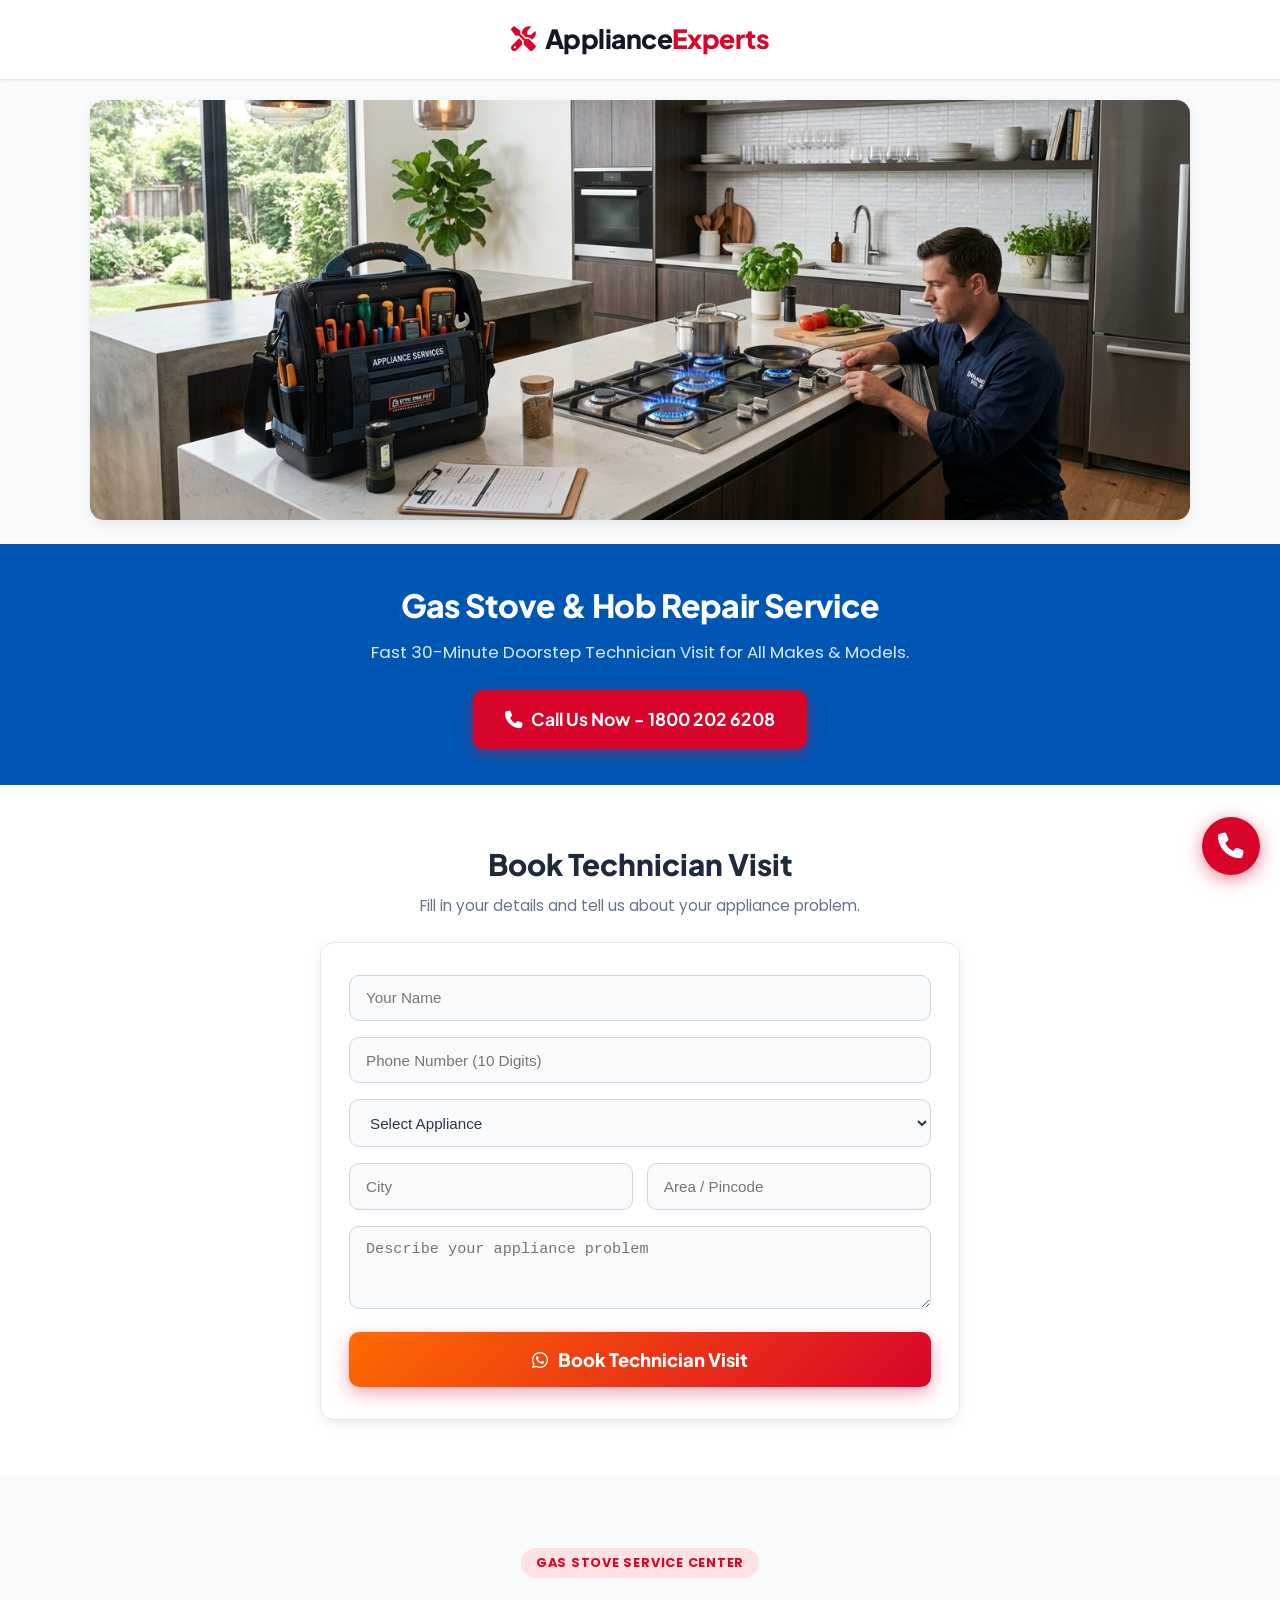
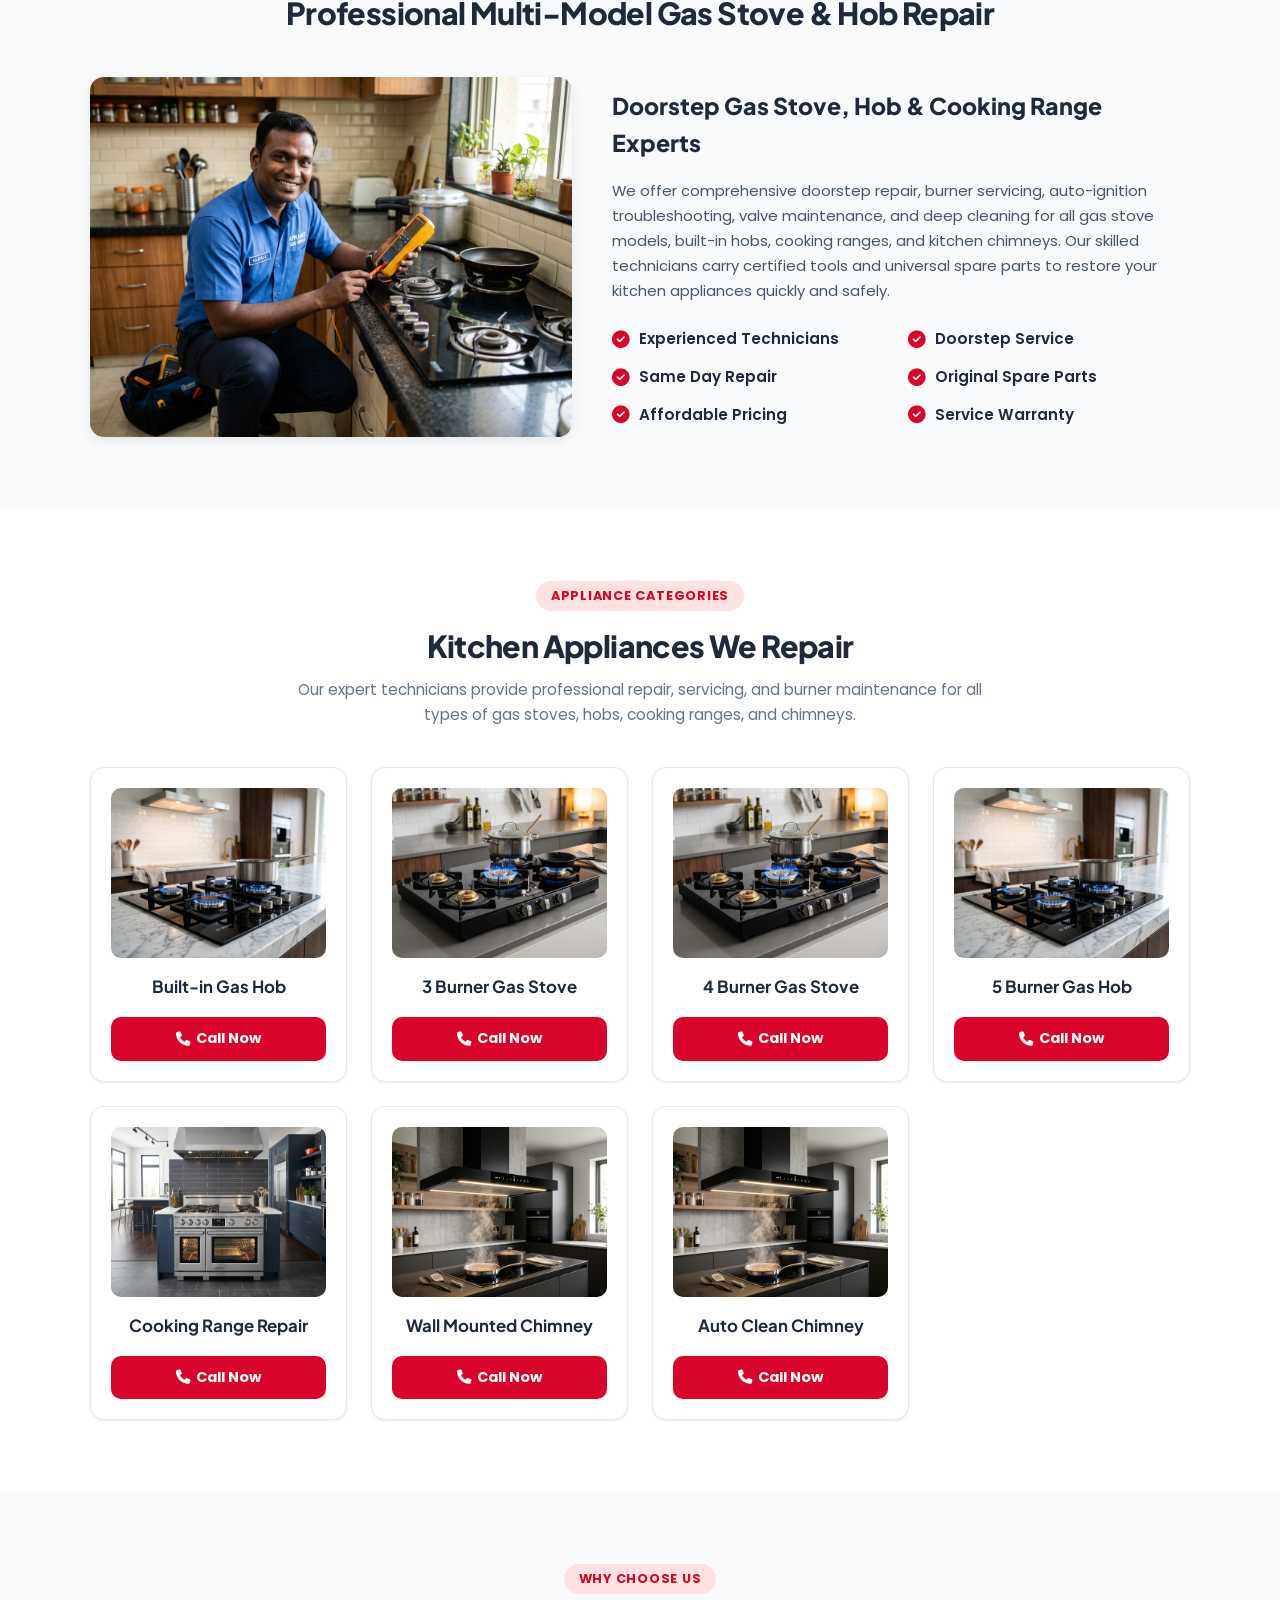
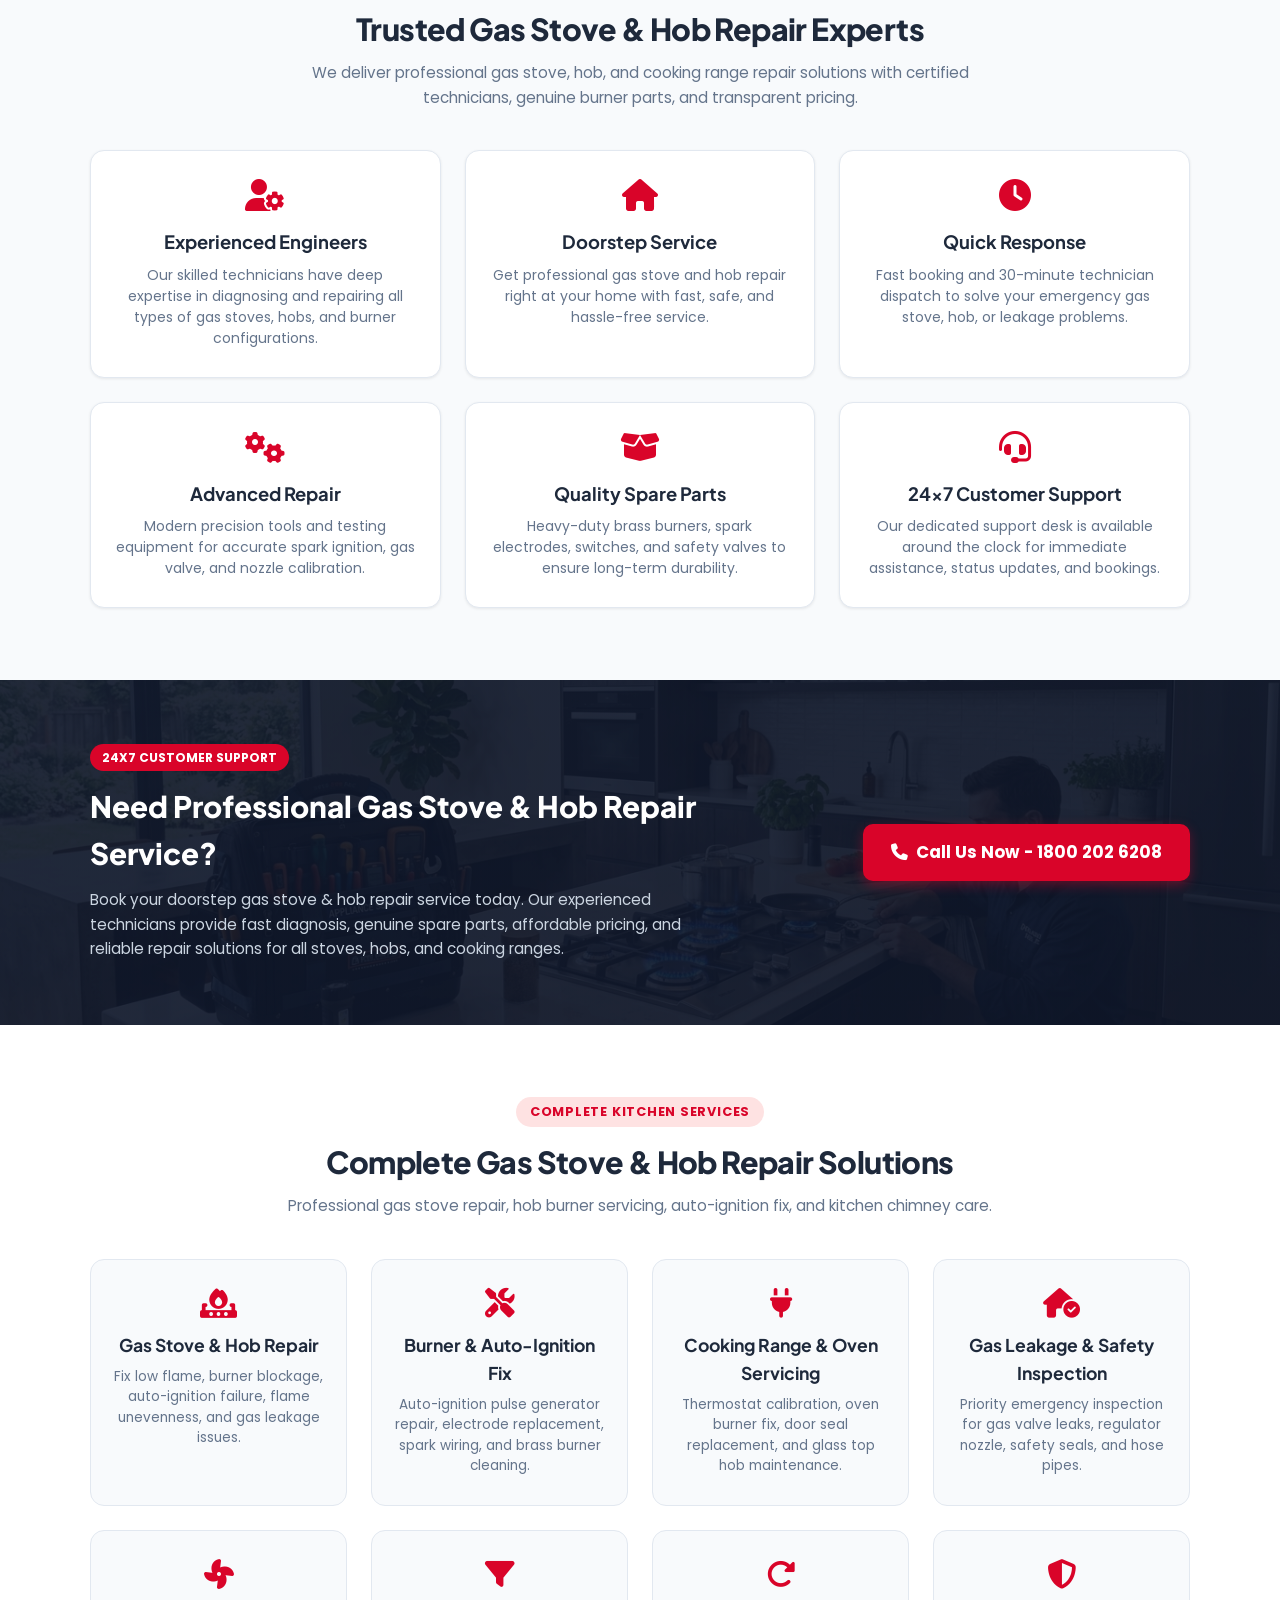
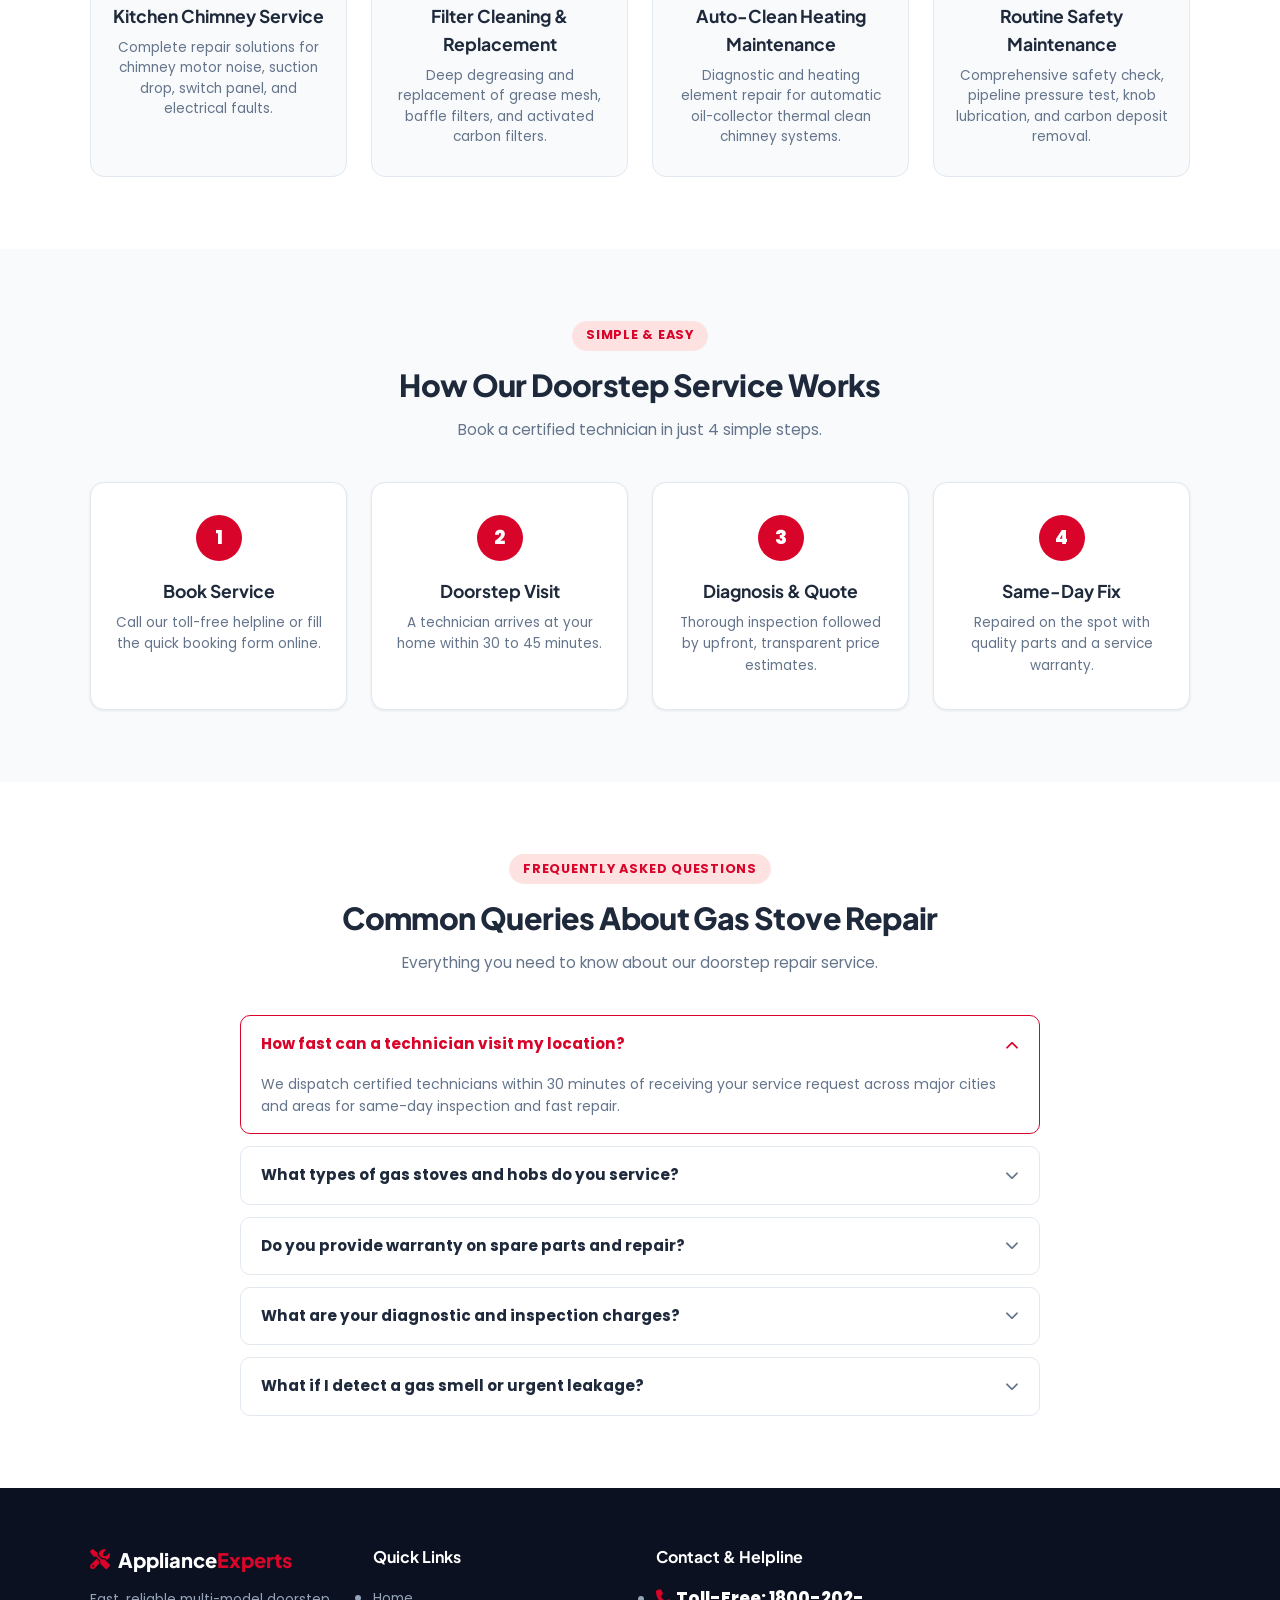
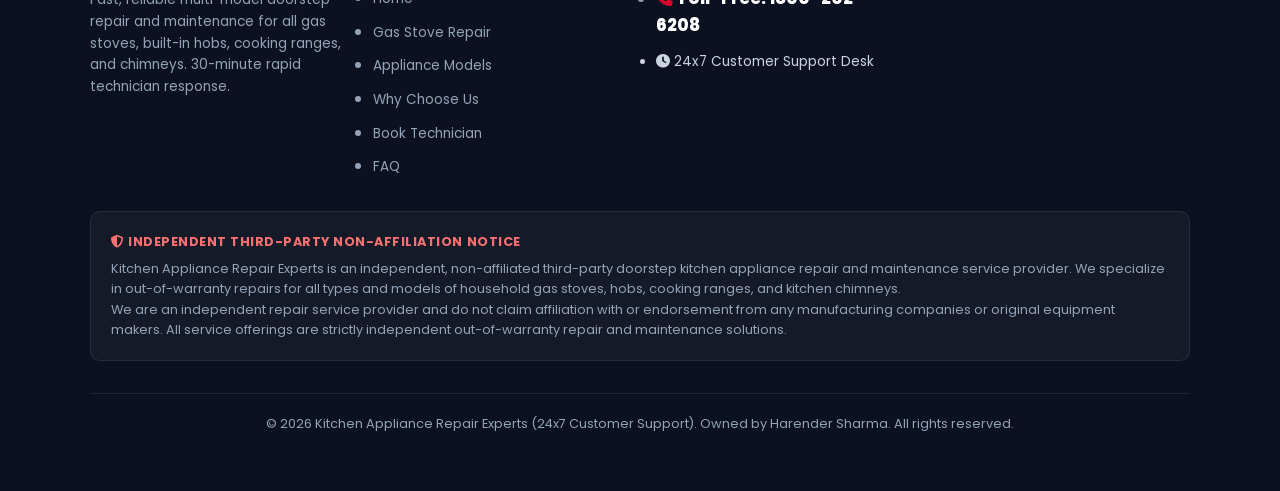
==== index.html @ 0077736d "Initial commit: Gas stove & hob repair landing page" ====
<!DOCTYPE html>
<html lang="en">
<head>
  <meta charset="UTF-8">
  <meta name="viewport" content="width=device-width, initial-scale=1.0">
  <meta name="robots" content="index, follow">
  <meta name="theme-color" content="#D90429">
  <meta name="description" content="24x7 Doorstep Gas Stove & Hob Repair Services across India. Fast 30-minute technician visit, multi-model burner servicing, auto-ignition fix, cooking range & chimney repair. Call Toll-Free 1800-202-6208.">
  <meta name="keywords" content="gas stove repair, gas hob repair, stove technician near me, hob burner repair, auto ignition repair, cooking range repair, gas stove service center, doorstep stove repair">
  <title>Gas Stove Repair Service | 24x7 Doorstep Gas Stove & Hob Repairs</title>
  
  <!-- Open Graph Meta Tags -->
  <meta property="og:type" content="website">
  <meta property="og:title" content="24x7 Doorstep Gas Stove & Hob Repair Service">
  <meta property="og:description" content="Expert doorstep repair services for all gas stoves, built-in hobs, cooking ranges & chimneys. 30-minute technician dispatch. Call 1800-202-6208.">
  <meta property="og:image" content="images/brand-banner.jpg">
  <meta property="og:site_name" content="Kitchen Appliance Repair Experts">
  <meta property="og:locale" content="en_IN">
  
  <!-- Google Fonts -->
  <link rel="preconnect" href="https://fonts.googleapis.com">
  <link rel="preconnect" href="https://fonts.gstatic.com" crossorigin>
  <link href="https://fonts.googleapis.com/css2?family=Plus+Jakarta+Sans:wght@500;600;700;800&family=Poppins:wght@300;400;500;600;700;800&display=swap" rel="stylesheet">
  
  <!-- FontAwesome for Icons -->
  <link rel="stylesheet" href="https://cdnjs.cloudflare.com/ajax/libs/font-awesome/6.4.0/css/all.min.css">
  
  <!-- CSS Stylesheet -->
  <link rel="stylesheet" href="style.css">
  
  <!-- Schema.org JSON-LD Structured Data -->
  <script type="application/ld+json">
  {
    "@context": "https://schema.org",
    "@graph": [
      {
        "@type": "Service",
        "@id": "https://kitchenappliancesservice.com/gas-stove-repair#service",
        "name": "Gas Stove & Hob Repair Service",
        "serviceType": "Gas Stove, Hob & Cooking Range Repair",
        "provider": {
          "@type": "HomeAndConstructionBusiness",
          "name": "Kitchen Appliance Repair Experts",
          "telephone": "1800-202-6208"
        },
        "areaServed": {
          "@type": "Country",
          "name": "India"
        },
        "description": "Professional doorstep repair, burner maintenance, auto-ignition troubleshooting, and safety inspections for all gas stoves, hobs, cooking ranges, and kitchen chimneys."
      }
    ]
  }
  </script>
</head>
<body>

  <!-- Header: Centered Brand Title -->
  <header class="brand-competitor-header">
    <a href="#" class="header-logo-container" aria-label="Appliance Repair Experts Home">
      <div class="header-text-brand">
        <i class="fa-solid fa-screwdriver-wrench"></i>
        <span>Appliance<span class="brand-highlight">Experts</span></span>
      </div>
    </a>
  </header>

  <!-- Appliance Hero Banner -->
  <div class="brand-hero-banner-wrap">
    <img src="images/brand-banner.jpg" alt="Professional Gas Stove & Hob Repair Service" loading="eager">
  </div>

  <!-- Blue Service Bar (Calls Only) -->
  <section class="brand-service-bar">
    <div class="container">
      <h1 class="service-title">Gas Stove & Hob Repair Service</h1>
      <p class="service-subtitle">Fast 30-Minute Doorstep Technician Visit for All Makes & Models.</p>
      <a href="tel:18002026208" class="brand-call-now-btn">
        <i class="fa-solid fa-phone"></i> Call Us Now - 1800 202 6208
      </a>
    </div>
  </section>

  <!-- Book Technician Visit Section (The ONLY Place with WhatsApp Redirect) -->
  <section class="brand-booking-section" id="contact">
    <div class="container brand-booking-container">
      <div class="brand-booking-header">
        <h2>Book Technician Visit</h2>
        <p>Fill in your details and tell us about your appliance problem.</p>
      </div>

      <div class="brand-form-card">
        <form id="bookingForm" class="direct-booking-form">
          <!-- Web3Forms Access Key & Email Settings -->
          <input type="hidden" name="access_key" value="39b83002-b632-4327-b3c9-bdc5d4508744">
          <input type="hidden" name="subject" value="New Doorstep Gas Stove Repair Booking">
          <input type="hidden" name="from_name" value="Gas Stove Service Portal">
          
          <!-- Name -->
          <div class="brand-form-group">
            <input type="text" name="name" required class="brand-form-control" placeholder="Your Name">
          </div>

          <!-- Phone Number -->
          <div class="brand-form-group">
            <input type="tel" inputmode="numeric" name="mobile" required class="brand-form-control" placeholder="Phone Number (10 Digits)" pattern="[0-9]{10}" maxlength="10">
          </div>

          <!-- Select Appliance -->
          <div class="brand-form-group">
            <select name="product" required class="brand-form-control">
              <option value="" disabled selected>Select Appliance</option>
              <option value="Gas Stove Repair">Gas Stove Repair</option>
              <option value="Built-in Hob Repair">Built-in Hob Repair</option>
              <option value="3 Burner Gas Stove Repair">3 Burner Gas Stove Repair</option>
              <option value="4 Burner Gas Stove Repair">4 Burner Gas Stove Repair</option>
              <option value="5 Burner Hob Repair">5 Burner Hob Repair</option>
              <option value="Cooking Range Repair">Cooking Range Repair</option>
              <option value="Kitchen Chimney Repair">Kitchen Chimney Repair</option>
              <option value="Gas Leakage Urgent Inspection">🚨 Gas Leakage / Emergency Check</option>
            </select>
          </div>

          <!-- Location Row -->
          <div class="form-row-2col">
            <div class="brand-form-group">
              <input type="text" name="city" required class="brand-form-control" placeholder="City">
            </div>
            <div class="brand-form-group">
              <input type="text" name="pincode" required class="brand-form-control" placeholder="Area / Pincode">
            </div>
          </div>

          <!-- Describe your appliance problem -->
          <div class="brand-form-group">
            <textarea name="message" required class="brand-form-control" placeholder="Describe your appliance problem" rows="3"></textarea>
          </div>

          <!-- Submit Button: Form Only WhatsApp Redirect -->
          <div>
            <button type="submit" class="brand-submit-btn" id="bookingSubmitBtn">
              <i class="fa-brands fa-whatsapp"></i> Book Technician Visit
            </button>
          </div>
        </form>
      </div>
    </div>
  </section>

  <!--========================
      ABOUT SECTION
  =========================-->
  <section class="cata-about-section" id="about">
    <div class="container">
      <div class="cata-section-heading">
        <span class="section-tag-pill">Gas Stove Service Center</span>
        <h2>Professional Multi-Model Gas Stove & Hob Repair</h2>
      </div>

      <div class="cata-about-grid">
        <div class="cata-about-image">
          <img src="images/service-technician-about.jpg" alt="About Gas Stove & Hob Repair Service" loading="lazy">
        </div>

        <div class="cata-about-content">
          <h3>Doorstep Gas Stove, Hob & Cooking Range Experts</h3>
          <p>
            We offer comprehensive doorstep repair, burner servicing, auto-ignition troubleshooting, valve maintenance, and deep cleaning for all gas stove models, built-in hobs, cooking ranges, and kitchen chimneys. Our skilled technicians carry certified tools and universal spare parts to restore your kitchen appliances quickly and safely.
          </p>

          <div class="cata-about-list">
            <div>
              <i class="fa-solid fa-circle-check"></i>
              Experienced Technicians
            </div>
            <div>
              <i class="fa-solid fa-circle-check"></i>
              Doorstep Service
            </div>
            <div>
              <i class="fa-solid fa-circle-check"></i>
              Same Day Repair
            </div>
            <div>
              <i class="fa-solid fa-circle-check"></i>
              Original Spare Parts
            </div>
            <div>
              <i class="fa-solid fa-circle-check"></i>
              Affordable Pricing
            </div>
            <div>
              <i class="fa-solid fa-circle-check"></i>
              Service Warranty
            </div>
          </div>
        </div>
      </div>
    </div>
  </section>

  <!--==================================
      MODELS WE REPAIR
  ===================================-->
  <section class="cata-model-section" id="models">
    <div class="container">
      <div class="cata-section-heading">
        <span class="section-tag-pill">Appliance Categories</span>
        <h2>Kitchen Appliances We Repair</h2>
        <p>Our expert technicians provide professional repair, servicing, and burner maintenance for all types of gas stoves, hobs, cooking ranges, and chimneys.</p>
      </div>

      <div class="cata-model-grid">
        
        <div class="cata-model-card">
          <img src="images/model-builtin-hob.jpg" alt="Built-in Gas Hob" loading="lazy">
          <h3>Built-in Gas Hob</h3>
          <a href="tel:18002026208" class="model-card-call-btn"><i class="fa-solid fa-phone"></i> Call Now</a>
        </div>

        <div class="cata-model-card">
          <img src="images/model-3burner-hob.jpg" alt="3 Burner Gas Stove & Hob" loading="lazy">
          <h3>3 Burner Gas Stove</h3>
          <a href="tel:18002026208" class="model-card-call-btn"><i class="fa-solid fa-phone"></i> Call Now</a>
        </div>

        <div class="cata-model-card">
          <img src="images/model-4burner-hob.jpg" alt="4 Burner Gas Stove & Hob" loading="lazy">
          <h3>4 Burner Gas Stove</h3>
          <a href="tel:18002026208" class="model-card-call-btn"><i class="fa-solid fa-phone"></i> Call Now</a>
        </div>

        <div class="cata-model-card">
          <img src="images/model-5burner-hob.jpg" alt="5 Burner Gas Hob" loading="lazy">
          <h3>5 Burner Gas Hob</h3>
          <a href="tel:18002026208" class="model-card-call-btn"><i class="fa-solid fa-phone"></i> Call Now</a>
        </div>

        <div class="cata-model-card">
          <img src="images/model-cooking-range.jpg" alt="Cooking Range Repair" loading="lazy">
          <h3>Cooking Range Repair</h3>
          <a href="tel:18002026208" class="model-card-call-btn"><i class="fa-solid fa-phone"></i> Call Now</a>
        </div>

        <div class="cata-model-card">
          <img src="images/model-chimney.jpg" alt="Wall Mounted Chimney" loading="lazy">
          <h3>Wall Mounted Chimney</h3>
          <a href="tel:18002026208" class="model-card-call-btn"><i class="fa-solid fa-phone"></i> Call Now</a>
        </div>

        <div class="cata-model-card">
          <img src="images/image-2.webp" alt="Auto Clean Chimney" loading="lazy">
          <h3>Auto Clean Chimney</h3>
          <a href="tel:18002026208" class="model-card-call-btn"><i class="fa-solid fa-phone"></i> Call Now</a>
        </div>

      </div>
    </div>
  </section>

  <!--====================================
      WHY CHOOSE OUR SERVICE
  =====================================-->
  <section class="cata-why-section" id="why-us">
    <div class="container">
      <div class="cata-section-heading">
        <span class="section-tag-pill">Why Choose Us</span>
        <h2>Trusted Gas Stove & Hob Repair Experts</h2>
        <p>We deliver professional gas stove, hob, and cooking range repair solutions with certified technicians, genuine burner parts, and transparent pricing.</p>
      </div>

      <div class="cata-why-grid">
        <div class="cata-why-card">
          <i class="fa-solid fa-user-gear"></i>
          <h3>Experienced Engineers</h3>
          <p>Our skilled technicians have deep expertise in diagnosing and repairing all types of gas stoves, hobs, and burner configurations.</p>
        </div>

        <div class="cata-why-card">
          <i class="fa-solid fa-house"></i>
          <h3>Doorstep Service</h3>
          <p>Get professional gas stove and hob repair right at your home with fast, safe, and hassle-free service.</p>
        </div>

        <div class="cata-why-card">
          <i class="fa-solid fa-clock"></i>
          <h3>Quick Response</h3>
          <p>Fast booking and 30-minute technician dispatch to solve your emergency gas stove, hob, or leakage problems.</p>
        </div>

        <div class="cata-why-card">
          <i class="fa-solid fa-gears"></i>
          <h3>Advanced Repair</h3>
          <p>Modern precision tools and testing equipment for accurate spark ignition, gas valve, and nozzle calibration.</p>
        </div>

        <div class="cata-why-card">
          <i class="fa-solid fa-box-open"></i>
          <h3>Quality Spare Parts</h3>
          <p>Heavy-duty brass burners, spark electrodes, switches, and safety valves to ensure long-term durability.</p>
        </div>

        <div class="cata-why-card">
          <i class="fa-solid fa-headset"></i>
          <h3>24x7 Customer Support</h3>
          <p>Our dedicated support desk is available around the clock for immediate assistance, status updates, and bookings.</p>
        </div>
      </div>
    </div>
  </section>

  <!--==========================
      CTA SECTION (Calls Only)
  ===========================-->
  <section class="cata-cta-section" id="emergency">
    <div class="container">
      <div class="cata-cta-wrapper">
        <div class="cata-cta-content">
          <span class="cata-cta-badge">24x7 Customer Support</span>
          <h2>Need Professional Gas Stove & Hob Repair Service?</h2>
          <p>Book your doorstep gas stove & hob repair service today. Our experienced technicians provide fast diagnosis, genuine spare parts, affordable pricing, and reliable repair solutions for all stoves, hobs, and cooking ranges.</p>
        </div>
        <div class="cata-cta-buttons">
          <a href="tel:18002026208" class="cata-call-btn">
            <i class="fa-solid fa-phone"></i> Call Us Now - 1800 202 6208
          </a>
        </div>
      </div>
    </div>
  </section>

  <!--====================================
      SERVICES SECTION
  =====================================-->
  <section class="cata-services-section" id="services">
    <div class="container">
      <div class="cata-section-heading">
        <span class="section-tag-pill">COMPLETE KITCHEN SERVICES</span>
        <h2>Complete Gas Stove & Hob Repair Solutions</h2>
        <p>Professional gas stove repair, hob burner servicing, auto-ignition fix, and kitchen chimney care.</p>
      </div>

      <div class="cata-service-grid">
        <div class="cata-service-card">
          <i class="fa-solid fa-fire-burner"></i>
          <h3>Gas Stove & Hob Repair</h3>
          <p>Fix low flame, burner blockage, auto-ignition failure, flame unevenness, and gas leakage issues.</p>
        </div>

        <div class="cata-service-card">
          <i class="fa-solid fa-screwdriver-wrench"></i>
          <h3>Burner & Auto-Ignition Fix</h3>
          <p>Auto-ignition pulse generator repair, electrode replacement, spark wiring, and brass burner cleaning.</p>
        </div>

        <div class="cata-service-card">
          <i class="fa-solid fa-plug"></i>
          <h3>Cooking Range & Oven Servicing</h3>
          <p>Thermostat calibration, oven burner fix, door seal replacement, and glass top hob maintenance.</p>
        </div>

        <div class="cata-service-card">
          <i class="fa-solid fa-house-circle-check"></i>
          <h3>Gas Leakage & Safety Inspection</h3>
          <p>Priority emergency inspection for gas valve leaks, regulator nozzle, safety seals, and hose pipes.</p>
        </div>

        <div class="cata-service-card">
          <i class="fa-solid fa-fan"></i>
          <h3>Kitchen Chimney Service</h3>
          <p>Complete repair solutions for chimney motor noise, suction drop, switch panel, and electrical faults.</p>
        </div>

        <div class="cata-service-card">
          <i class="fa-solid fa-filter"></i>
          <h3>Filter Cleaning & Replacement</h3>
          <p>Deep degreasing and replacement of grease mesh, baffle filters, and activated carbon filters.</p>
        </div>

        <div class="cata-service-card">
          <i class="fa-solid fa-rotate-right"></i>
          <h3>Auto-Clean Heating Maintenance</h3>
          <p>Diagnostic and heating element repair for automatic oil-collector thermal clean chimney systems.</p>
        </div>

        <div class="cata-service-card">
          <i class="fa-solid fa-shield-halved"></i>
          <h3>Routine Safety Maintenance</h3>
          <p>Comprehensive safety check, pipeline pressure test, knob lubrication, and carbon deposit removal.</p>
        </div>
      </div>
    </div>
  </section>

  <!--==================================
      HOW IT WORKS SECTION
  ===================================-->
  <section class="how-it-works-wrap">
    <div class="container">
      <div class="cata-section-heading">
        <span class="section-tag-pill">Simple & Easy</span>
        <h2>How Our Doorstep Service Works</h2>
        <p>Book a certified technician in just 4 simple steps.</p>
      </div>

      <div class="how-steps-grid">
        <div class="how-step-card">
          <div class="how-step-badge">1</div>
          <h3>Book Service</h3>
          <p>Call our toll-free helpline or fill the quick booking form online.</p>
        </div>

        <div class="how-step-card">
          <div class="how-step-badge">2</div>
          <h3>Doorstep Visit</h3>
          <p>A technician arrives at your home within 30 to 45 minutes.</p>
        </div>

        <div class="how-step-card">
          <div class="how-step-badge">3</div>
          <h3>Diagnosis & Quote</h3>
          <p>Thorough inspection followed by upfront, transparent price estimates.</p>
        </div>

        <div class="how-step-card">
          <div class="how-step-badge">4</div>
          <h3>Same-Day Fix</h3>
          <p>Repaired on the spot with quality parts and a service warranty.</p>
        </div>
      </div>
    </div>
  </section>

  <!--==================================
      FAQ SECTION
  ===================================-->
  <section class="cata-faq-section" id="faq">
    <div class="container">
      <div class="cata-section-heading">
        <span class="section-tag-pill">Frequently Asked Questions</span>
        <h2>Common Queries About Gas Stove Repair</h2>
        <p>Everything you need to know about our doorstep repair service.</p>
      </div>

      <div class="cata-faq-wrapper">
        <div class="cata-faq-item active">
          <div class="cata-faq-question">
            <span>How fast can a technician visit my location?</span>
            <i class="fa-solid fa-chevron-down"></i>
          </div>
          <div class="cata-faq-answer">
            We dispatch certified technicians within 30 minutes of receiving your service request across major cities and areas for same-day inspection and fast repair.
          </div>
        </div>

        <div class="cata-faq-item">
          <div class="cata-faq-question">
            <span>What types of gas stoves and hobs do you service?</span>
            <i class="fa-solid fa-chevron-down"></i>
          </div>
          <div class="cata-faq-answer">
            We repair all varieties including manual ignition stoves, auto-ignition battery stoves, glass-top built-in hobs (2, 3, 4, 5 burners), free-standing cooking ranges, and integrated ovens.
          </div>
        </div>

        <div class="cata-faq-item">
          <div class="cata-faq-question">
            <span>Do you provide warranty on spare parts and repair?</span>
            <i class="fa-solid fa-chevron-down"></i>
          </div>
          <div class="cata-faq-answer">
            Yes, all our repair jobs and replacement components come with an assured 90-day doorstep service warranty for complete peace of mind.
          </div>
        </div>

        <div class="cata-faq-item">
          <div class="cata-faq-question">
            <span>What are your diagnostic and inspection charges?</span>
            <i class="fa-solid fa-chevron-down"></i>
          </div>
          <div class="cata-faq-answer">
            Our transparent doorstep diagnostic charge begins at ₹299. When you proceed with the suggested repair service, this inspection fee is completely adjusted inside your final invoice!
          </div>
        </div>

        <div class="cata-faq-item">
          <div class="cata-faq-question">
            <span>What if I detect a gas smell or urgent leakage?</span>
            <i class="fa-solid fa-chevron-down"></i>
          </div>
          <div class="cata-faq-answer">
            Immediately turn off the main gas regulator valve, open windows for ventilation, avoid operating electrical switches, and call our emergency toll-free line at 1800-202-6208 for immediate priority dispatch.
          </div>
        </div>
      </div>
    </div>
  </section>

  <!--==========================
      FOOTER (Toll-Free Calls Only)
  ===========================-->
  <footer class="footer">
    <div class="container footer-grid">
      <div class="footer-about">
        <div class="logo-img-wrapper">
          <i class="fa-solid fa-screwdriver-wrench"></i>
          <span>Appliance<span class="brand-highlight">Experts</span></span>
        </div>
        <p>
          Fast, reliable multi-model doorstep repair and maintenance for all gas stoves, built-in hobs, cooking ranges, and chimneys. 30-minute rapid technician response.
        </p>
      </div>

      <div class="footer-links-col">
        <h4 class="footer-title">Quick Links</h4>
        <ul class="footer-links">
          <li><a href="#">Home</a></li>
          <li><a href="#services">Gas Stove Repair</a></li>
          <li><a href="#models">Appliance Models</a></li>
          <li><a href="#why-us">Why Choose Us</a></li>
          <li><a href="#contact">Book Technician</a></li>
          <li><a href="#faq">FAQ</a></li>
        </ul>
      </div>

      <div class="footer-services">
        <h4 class="footer-title">Contact & Helpline</h4>
        <ul class="footer-links">
          <li><a href="tel:18002026208" class="footer-phone-highlight"><i class="fa-solid fa-phone"></i> Toll-Free: 1800-202-6208</a></li>
          <li style="color: #cbd5e1; font-size: 0.85rem; margin-top: 0.25rem;"><i class="fa-solid fa-clock"></i> 24x7 Customer Support Desk</li>
        </ul>
      </div>

      <!-- Third-Party Non-Affiliation Disclaimer Banner -->
      <div class="disclaimer-footer-box">
        <p class="disclaimer-title"><i class="fa-solid fa-shield-halved"></i> Independent Third-Party Non-Affiliation Notice</p>
        <p>Kitchen Appliance Repair Experts is an independent, non-affiliated third-party doorstep kitchen appliance repair and maintenance service provider. We specialize in out-of-warranty repairs for all types and models of household gas stoves, hobs, cooking ranges, and kitchen chimneys.</p>
        <p>We are an independent repair service provider and do not claim affiliation with or endorsement from any manufacturing companies or original equipment makers. All service offerings are strictly independent out-of-warranty repair and maintenance solutions.</p>
      </div>

      <div class="footer-bottom">
        <p>&copy; 2026 Kitchen Appliance Repair Experts (24x7 Customer Support). Owned by Harender Sharma. All rights reserved.</p>
      </div>
    </div>
  </footer>

  <!-- Floating Call Pulse Button (Only Calls) -->
  <a href="tel:18002026208" class="btn-call-pulse" aria-label="Call Toll-Free 1800-202-6208">
    <i class="fa-solid fa-phone"></i>
  </a>

  <!-- Mobile Fixed Call Now Bottom Strip (Full Width Call Only) -->
  <div class="footer-oll-now">
    <a href="tel:18002026208" class="col-now-footer">
      <i class="fa-solid fa-phone"></i> Call Now : 1800-202-6208 (Toll Free)
    </a>
  </div>

  <!-- Toast Notification -->
  <div id="toastNotification" class="toast-notification"></div>

  <!-- JavaScript Logic -->
  <script src="app.js"></script>
</body>
</html>
---- style.css ----
/* ==========================================================================
   Gas Stove Repair Service - Call-Focused High Converting Landing Page
   ========================================================================== */

:root {
  --color-primary: #D90429;
  --color-primary-hover: #b80020;
  --color-blue: #0056b3;
  --color-blue-hover: #004494;
  --color-whatsapp: #25D366;
  --color-whatsapp-hover: #1eb956;
  
  --color-dark: #1E293B;
  --color-dark-bg: #0F172A;
  --color-text-main: #2D3748;
  --color-text-muted: #64748B;
  --color-bg-light: #F8FAFC;
  --color-border: #E2E8F0;
  --color-white: #FFFFFF;

  --font-main: 'Poppins', -apple-system, BlinkMacSystemFont, 'Segoe UI', Roboto, sans-serif;
  --font-heading: 'Plus Jakarta Sans', -apple-system, BlinkMacSystemFont, 'Segoe UI', Roboto, sans-serif;

  --shadow-sm: 0 1px 3px rgba(0,0,0,0.08);
  --shadow-md: 0 4px 12px rgba(0,0,0,0.08);
  --shadow-lg: 0 10px 25px rgba(0,0,0,0.1);
  --radius-sm: 6px;
  --radius-md: 10px;
  --radius-lg: 14px;
}

*, *::before, *::after {
  box-sizing: border-box;
  margin: 0;
  padding: 0;
}

html {
  scroll-behavior: smooth;
  font-size: 16px;
}

body {
  font-family: var(--font-main);
  background-color: var(--color-bg-light);
  color: var(--color-text-main);
  line-height: 1.6;
  padding-bottom: 60px; /* Space for mobile sticky footer */
}

@media (min-width: 992px) {
  body {
    padding-bottom: 0;
  }
}

img {
  max-width: 100%;
  height: auto;
  display: block;
}

a {
  text-decoration: none;
  color: inherit;
}

.container {
  width: 100%;
  max-width: 1140px;
  margin: 0 auto;
  padding: 0 1.25rem;
}

/* ==========================================================================
   Header: Centered Brand Title
   ========================================================================== */
.brand-competitor-header {
  background: #FFFFFF;
  padding: 1.15rem 1rem;
  border-bottom: 1px solid var(--color-border);
  text-align: center;
  box-shadow: var(--shadow-sm);
}

.header-logo-container {
  display: inline-flex;
  align-items: center;
  justify-content: center;
}

.header-text-brand {
  display: flex;
  align-items: center;
  gap: 0.6rem;
  font-family: var(--font-heading);
  font-size: 1.65rem;
  font-weight: 800;
  color: #111827;
  letter-spacing: -0.02em;
}

.header-text-brand i {
  color: var(--color-primary);
  font-size: 1.55rem;
}

.brand-highlight {
  color: var(--color-primary);
}

/* ==========================================================================
   Hero Banner Wrap
   ========================================================================== */
.brand-hero-banner-wrap {
  width: 100%;
  max-width: 1140px;
  margin: 1.25rem auto 0;
  padding: 0 1.25rem;
}

.brand-hero-banner-wrap img {
  width: 100%;
  max-height: 420px;
  object-fit: cover;
  border-radius: var(--radius-lg);
  box-shadow: var(--shadow-md);
}

/* ==========================================================================
   Blue Service Bar (Calls Focused)
   ========================================================================== */
.brand-service-bar {
  background: var(--color-blue);
  color: #FFFFFF;
  text-align: center;
  padding: 2.25rem 1.25rem;
  margin-top: 1.5rem;
}

.service-title {
  font-family: var(--font-heading);
  font-size: 2rem;
  font-weight: 800;
  margin-bottom: 0.5rem;
  letter-spacing: -0.02em;
}

.service-subtitle {
  font-size: 1.05rem;
  color: #DBEAFE;
  margin-bottom: 1.5rem;
}

.brand-call-now-btn {
  background: var(--color-primary);
  color: #FFFFFF;
  font-family: var(--font-heading);
  font-size: 1.1rem;
  font-weight: 700;
  padding: 0.95rem 2rem;
  border-radius: var(--radius-md);
  display: inline-flex;
  align-items: center;
  gap: 0.55rem;
  box-shadow: 0 4px 14px rgba(217, 4, 41, 0.45);
  transition: transform 0.2s, background 0.2s;
}

.brand-call-now-btn:hover {
  background: var(--color-primary-hover);
  transform: translateY(-2px);
}

/* ==========================================================================
   Book Technician Visit Section (Form Only WhatsApp Redirect)
   ========================================================================== */
.brand-booking-section {
  padding: 3.5rem 0;
  background: #FFFFFF;
}

.brand-booking-container {
  max-width: 680px;
}

.brand-booking-header {
  text-align: center;
  margin-bottom: 1.5rem;
}

.brand-booking-header h2 {
  font-family: var(--font-heading);
  font-size: 1.85rem;
  font-weight: 800;
  color: var(--color-dark);
  margin-bottom: 0.35rem;
}

.brand-booking-header p {
  font-size: 0.95rem;
  color: var(--color-text-muted);
}

.brand-form-card {
  background: #FFFFFF;
  border: 1px solid var(--color-border);
  border-radius: var(--radius-lg);
  padding: 2rem 1.75rem;
  box-shadow: var(--shadow-md);
}

.direct-booking-form {
  display: flex;
  flex-direction: column;
  gap: 1rem;
}

.brand-form-group {
  width: 100%;
}

.form-row-2col {
  display: grid;
  grid-template-columns: 1fr 1fr;
  gap: 0.85rem;
}

@media (max-width: 576px) {
  .form-row-2col {
    grid-template-columns: 1fr;
  }
}

.brand-form-control {
  width: 100%;
  padding: 0.85rem 1rem;
  font-size: 0.95rem;
  border: 1.5px solid #CBD5E1;
  border-radius: var(--radius-md);
  background: #F8FAFC;
  color: var(--color-text-main);
  transition: border-color 0.2s, background 0.2s;
}

.brand-form-control:focus {
  outline: none;
  border-color: var(--color-primary);
  background: #FFFFFF;
  box-shadow: 0 0 0 3px rgba(217, 4, 41, 0.1);
}

select.brand-form-control {
  cursor: pointer;
}

.brand-submit-btn {
  width: 100%;
  background: linear-gradient(135deg, #FF6B00 0%, #D90429 100%);
  color: #FFFFFF;
  font-family: var(--font-heading);
  font-size: 1.15rem;
  font-weight: 800;
  padding: 1rem;
  border: none;
  border-radius: var(--radius-md);
  cursor: pointer;
  display: flex;
  align-items: center;
  justify-content: center;
  gap: 0.65rem;
  box-shadow: 0 6px 18px rgba(217, 4, 41, 0.35);
  transition: transform 0.2s, box-shadow 0.2s;
}

.brand-submit-btn:hover {
  transform: translateY(-2px);
  box-shadow: 0 8px 22px rgba(217, 4, 41, 0.45);
}

/* ==========================================================================
   Section Tags & Titles (Standardized)
   ========================================================================== */
.cata-section-heading {
  text-align: center;
  max-width: 720px;
  margin: 0 auto 2.5rem;
}

.section-tag-pill {
  display: inline-block;
  background: #FEE2E2;
  color: var(--color-primary);
  font-size: 0.8rem;
  font-weight: 700;
  text-transform: uppercase;
  letter-spacing: 0.06em;
  padding: 0.3rem 0.9rem;
  border-radius: 50px;
  margin-bottom: 0.65rem;
}

.cata-section-heading h2 {
  font-family: var(--font-heading);
  font-size: 1.9rem;
  font-weight: 800;
  color: var(--color-dark);
  margin-bottom: 0.5rem;
  letter-spacing: -0.02em;
}

.cata-section-heading p {
  font-size: 0.95rem;
  color: var(--color-text-muted);
}

/* ==========================================================================
   About Section
   ========================================================================== */
.cata-about-section {
  padding: 4.5rem 0;
  background: #F8FAFC;
}

.cata-about-grid {
  display: grid;
  grid-template-columns: 1fr;
  gap: 2.5rem;
  align-items: center;
}

@media (min-width: 992px) {
  .cata-about-grid {
    grid-template-columns: 1fr 1.2fr;
  }
}

.cata-about-image img {
  width: 100%;
  border-radius: var(--radius-lg);
  box-shadow: var(--shadow-md);
  object-fit: cover;
}

.cata-about-content h3 {
  font-family: var(--font-heading);
  font-size: 1.45rem;
  font-weight: 800;
  color: var(--color-dark);
  margin-bottom: 1rem;
}

.cata-about-content p {
  font-size: 0.925rem;
  color: #475569;
  line-height: 1.7;
  margin-bottom: 1.5rem;
}

.cata-about-list {
  display: grid;
  grid-template-columns: 1fr;
  gap: 0.85rem;
}

@media (min-width: 576px) {
  .cata-about-list {
    grid-template-columns: 1fr 1fr;
  }
}

.cata-about-list div {
  display: flex;
  align-items: center;
  gap: 0.6rem;
  font-size: 0.95rem;
  font-weight: 600;
  color: var(--color-dark);
}

.cata-about-list div i {
  color: var(--color-primary);
  font-size: 1.1rem;
}

/* ==========================================================================
   Models We Repair Section
   ========================================================================== */
.cata-model-section {
  padding: 4.5rem 0;
  background: #FFFFFF;
}

.cata-model-grid {
  display: grid;
  grid-template-columns: repeat(auto-fit, minmax(230px, 1fr));
  gap: 1.5rem;
}

.cata-model-card {
  background: #FFFFFF;
  border: 1px solid var(--color-border);
  border-radius: var(--radius-lg);
  padding: 1.25rem;
  text-align: center;
  box-shadow: var(--shadow-sm);
  transition: transform 0.2s, box-shadow 0.2s;
  display: flex;
  flex-direction: column;
}

.cata-model-card:hover {
  transform: translateY(-4px);
  box-shadow: var(--shadow-md);
}

.cata-model-card img {
  width: 100%;
  height: 170px;
  object-fit: cover;
  border-radius: var(--radius-md);
  margin-bottom: 1rem;
}

.cata-model-card h3 {
  font-family: var(--font-heading);
  font-size: 1.05rem;
  font-weight: 700;
  color: var(--color-dark);
  margin-bottom: 1rem;
  flex: 1;
}

.model-card-call-btn {
  background: var(--color-primary);
  color: #FFFFFF;
  font-weight: 700;
  font-size: 0.9rem;
  padding: 0.65rem 1rem;
  border-radius: var(--radius-md);
  display: inline-flex;
  align-items: center;
  justify-content: center;
  gap: 0.4rem;
  transition: background 0.2s;
}

.model-card-call-btn:hover {
  background: var(--color-primary-hover);
}

/* ==========================================================================
   Why Choose Us Section
   ========================================================================== */
.cata-why-section {
  padding: 4.5rem 0;
  background: #F8FAFC;
}

.cata-why-grid {
  display: grid;
  grid-template-columns: repeat(auto-fit, minmax(280px, 1fr));
  gap: 1.5rem;
}

.cata-why-card {
  background: #FFFFFF;
  border: 1px solid var(--color-border);
  border-radius: var(--radius-lg);
  padding: 1.75rem 1.5rem;
  text-align: center;
  box-shadow: var(--shadow-sm);
  transition: transform 0.2s;
}

.cata-why-card:hover {
  transform: translateY(-4px);
}

.cata-why-card i {
  font-size: 2rem;
  color: var(--color-primary);
  margin-bottom: 1rem;
}

.cata-why-card h3 {
  font-family: var(--font-heading);
  font-size: 1.15rem;
  font-weight: 700;
  color: var(--color-dark);
  margin-bottom: 0.5rem;
}

.cata-why-card p {
  font-size: 0.875rem;
  color: var(--color-text-muted);
  line-height: 1.5;
}

/* ==========================================================================
   CTA Section (Calls Only)
   ========================================================================== */
.cata-cta-section {
  padding: 4rem 0;
  background: linear-gradient(rgba(15, 23, 42, 0.92), rgba(15, 23, 42, 0.92)), url('images/brand-banner.jpg') center/cover no-repeat;
  color: #FFFFFF;
}

.cata-cta-wrapper {
  display: flex;
  align-items: center;
  justify-content: space-between;
  flex-wrap: wrap;
  gap: 2rem;
}

.cata-cta-content {
  max-width: 640px;
}

.cata-cta-badge {
  display: inline-block;
  background: var(--color-primary);
  color: #FFFFFF;
  font-size: 0.75rem;
  font-weight: 700;
  text-transform: uppercase;
  padding: 0.25rem 0.75rem;
  border-radius: 50px;
  margin-bottom: 0.75rem;
}

.cata-cta-content h2 {
  font-family: var(--font-heading);
  font-size: 1.85rem;
  font-weight: 800;
  margin-bottom: 0.65rem;
}

.cata-cta-content p {
  font-size: 0.95rem;
  color: #CBD5E1;
  line-height: 1.6;
}

.cata-cta-buttons {
  display: flex;
  gap: 0.85rem;
}

.cata-call-btn {
  background: var(--color-primary);
  color: #FFFFFF;
  font-weight: 700;
  font-size: 1.05rem;
  padding: 0.95rem 1.75rem;
  border-radius: var(--radius-md);
  display: inline-flex;
  align-items: center;
  gap: 0.5rem;
  box-shadow: 0 4px 12px rgba(217, 4, 41, 0.4);
  transition: background 0.2s, transform 0.2s;
}

.cata-call-btn:hover {
  background: var(--color-primary-hover);
  transform: translateY(-2px);
}

/* ==========================================================================
   Services Section
   ========================================================================== */
.cata-services-section {
  padding: 4.5rem 0;
  background: #FFFFFF;
}

.cata-service-grid {
  display: grid;
  grid-template-columns: repeat(auto-fit, minmax(240px, 1fr));
  gap: 1.5rem;
}

.cata-service-card {
  background: #F8FAFC;
  border: 1px solid var(--color-border);
  border-radius: var(--radius-lg);
  padding: 1.75rem 1.25rem;
  text-align: center;
  transition: transform 0.2s, box-shadow 0.2s;
}

.cata-service-card:hover {
  transform: translateY(-4px);
  box-shadow: var(--shadow-sm);
  background: #FFFFFF;
}

.cata-service-card i {
  font-size: 1.85rem;
  color: var(--color-primary);
  margin-bottom: 0.85rem;
}

.cata-service-card h3 {
  font-family: var(--font-heading);
  font-size: 1.1rem;
  font-weight: 700;
  color: var(--color-dark);
  margin-bottom: 0.5rem;
}

.cata-service-card p {
  font-size: 0.85rem;
  color: var(--color-text-muted);
  line-height: 1.5;
}

/* ==========================================================================
   How It Works
   ========================================================================== */
.how-it-works-wrap {
  padding: 4.5rem 0;
  background: #F8FAFC;
}

.how-steps-grid {
  display: grid;
  grid-template-columns: repeat(auto-fit, minmax(220px, 1fr));
  gap: 1.5rem;
}

.how-step-card {
  background: #FFFFFF;
  border: 1px solid var(--color-border);
  border-radius: var(--radius-lg);
  padding: 2rem 1.25rem;
  text-align: center;
  box-shadow: var(--shadow-sm);
}

.how-step-badge {
  width: 46px;
  height: 46px;
  background: var(--color-primary);
  color: #FFFFFF;
  border-radius: 50%;
  font-size: 1.2rem;
  font-weight: 800;
  display: flex;
  align-items: center;
  justify-content: center;
  margin: 0 auto 1rem;
}

.how-step-card h3 {
  font-family: var(--font-heading);
  font-size: 1.1rem;
  font-weight: 700;
  color: var(--color-dark);
  margin-bottom: 0.4rem;
}

.how-step-card p {
  font-size: 0.85rem;
  color: var(--color-text-muted);
}

/* ==========================================================================
   FAQ Section
   ========================================================================== */
.cata-faq-section {
  padding: 4.5rem 0;
  background: #FFFFFF;
}

.cata-faq-wrapper {
  max-width: 800px;
  margin: 0 auto;
  display: flex;
  flex-direction: column;
  gap: 0.75rem;
}

.cata-faq-item {
  border: 1px solid var(--color-border);
  border-radius: var(--radius-md);
  overflow: hidden;
  background: #FFFFFF;
}

.cata-faq-item.active {
  border-color: var(--color-primary);
}

.cata-faq-question {
  padding: 1rem 1.25rem;
  display: flex;
  align-items: center;
  justify-content: space-between;
  cursor: pointer;
  font-weight: 700;
  font-size: 0.95rem;
  color: var(--color-dark);
}

.cata-faq-item.active .cata-faq-question {
  color: var(--color-primary);
}

.cata-faq-question i {
  transition: transform 0.2s;
  color: var(--color-text-muted);
  font-size: 0.85rem;
}

.cata-faq-item.active .cata-faq-question i {
  transform: rotate(180deg);
  color: var(--color-primary);
}

.cata-faq-answer {
  display: none;
  padding: 0 1.25rem 1rem;
  font-size: 0.875rem;
  color: var(--color-text-muted);
  line-height: 1.6;
}

.cata-faq-item.active .cata-faq-answer {
  display: block;
}

/* ==========================================================================
   Footer
   ========================================================================== */
.footer {
  background: #0B1120;
  color: #94A3B8;
  padding: 3.5rem 0 1.5rem;
}

.footer-grid {
  display: grid;
  grid-template-columns: repeat(auto-fit, minmax(220px, 1fr));
  gap: 2rem;
  margin-bottom: 2rem;
}

.logo-img-wrapper {
  display: flex;
  align-items: center;
  gap: 0.5rem;
  font-family: var(--font-heading);
  font-size: 1.25rem;
  font-weight: 800;
  color: #FFFFFF;
  margin-bottom: 0.85rem;
}

.logo-img-wrapper i {
  color: var(--color-primary);
}

.footer-about p {
  font-size: 0.85rem;
  line-height: 1.6;
}

.footer-title {
  font-family: var(--font-heading);
  color: #FFFFFF;
  font-size: 1rem;
  font-weight: 700;
  margin-bottom: 1rem;
}

.footer-links {
  display: flex;
  flex-direction: column;
  gap: 0.5rem;
}

.footer-links a {
  font-size: 0.85rem;
  color: #94A3B8;
  transition: color 0.2s;
}

.footer-links a:hover {
  color: #FFFFFF;
}

.footer-phone-highlight {
  font-size: 1.05rem !important;
  font-weight: 800;
  color: #FFFFFF !important;
}

.footer-phone-highlight i {
  color: var(--color-primary);
}

.disclaimer-footer-box {
  grid-column: 1 / -1;
  background: rgba(255, 255, 255, 0.04);
  border: 1px solid rgba(255, 255, 255, 0.08);
  border-radius: var(--radius-md);
  padding: 1.25rem;
  font-size: 0.8rem;
  line-height: 1.6;
  color: #94A3B8;
}

.disclaimer-title {
  color: #F87171;
  font-weight: 700;
  text-transform: uppercase;
  letter-spacing: 0.04em;
  margin-bottom: 0.4rem;
}

.footer-bottom {
  grid-column: 1 / -1;
  text-align: center;
  border-top: 1px solid rgba(255, 255, 255, 0.08);
  padding-top: 1.25rem;
  font-size: 0.8rem;
}

/* ==========================================================================
   Floating Call Button (Calls Focused)
   ========================================================================== */
.btn-call-pulse {
  position: fixed;
  bottom: 75px;
  right: 20px;
  width: 58px;
  height: 58px;
  background: var(--color-primary);
  color: #FFFFFF;
  border-radius: 50%;
  display: flex;
  align-items: center;
  justify-content: center;
  font-size: 1.6rem;
  box-shadow: 0 4px 18px rgba(217, 4, 41, 0.5);
  z-index: 999;
  animation: call-pulse 2s infinite;
}

@keyframes call-pulse {
  0% { transform: scale(1); box-shadow: 0 0 0 0 rgba(217, 4, 41, 0.7); }
  70% { transform: scale(1.06); box-shadow: 0 0 0 15px rgba(217, 4, 41, 0); }
  100% { transform: scale(1); box-shadow: 0 0 0 0 rgba(217, 4, 41, 0); }
}

@media (min-width: 992px) {
  .btn-call-pulse {
    bottom: 25px;
  }
}

/* ==========================================================================
   Mobile Fixed Call Now Bar (Full Width Red Call Bar)
   ========================================================================== */
.footer-oll-now {
  position: fixed;
  bottom: 0;
  left: 0;
  right: 0;
  display: block;
  background: #FFFFFF;
  border-top: 1px solid var(--color-border);
  z-index: 1000;
}

@media (min-width: 992px) {
  .footer-oll-now {
    display: none;
  }
}

.col-now-footer {
  background: var(--color-primary);
  color: #FFFFFF;
  font-weight: 800;
  font-size: 1.05rem;
  padding: 0.95rem;
  text-align: center;
  display: flex;
  align-items: center;
  justify-content: center;
  gap: 0.5rem;
  letter-spacing: 0.02em;
}

/* ==========================================================================
   Toast Notification
   ========================================================================== */
.toast-notification {
  position: fixed;
  top: 20px;
  left: 50%;
  transform: translateX(-50%) translateY(-100px);
  background: #0F172A;
  color: #FFFFFF;
  padding: 0.75rem 1.25rem;
  border-radius: 50px;
  font-size: 0.875rem;
  font-weight: 600;
  display: flex;
  align-items: center;
  gap: 0.5rem;
  box-shadow: var(--shadow-lg);
  z-index: 9999;
  opacity: 0;
  transition: all 0.3s ease;
}

.toast-notification.show {
  transform: translateX(-50%) translateY(0);
  opacity: 1;
}
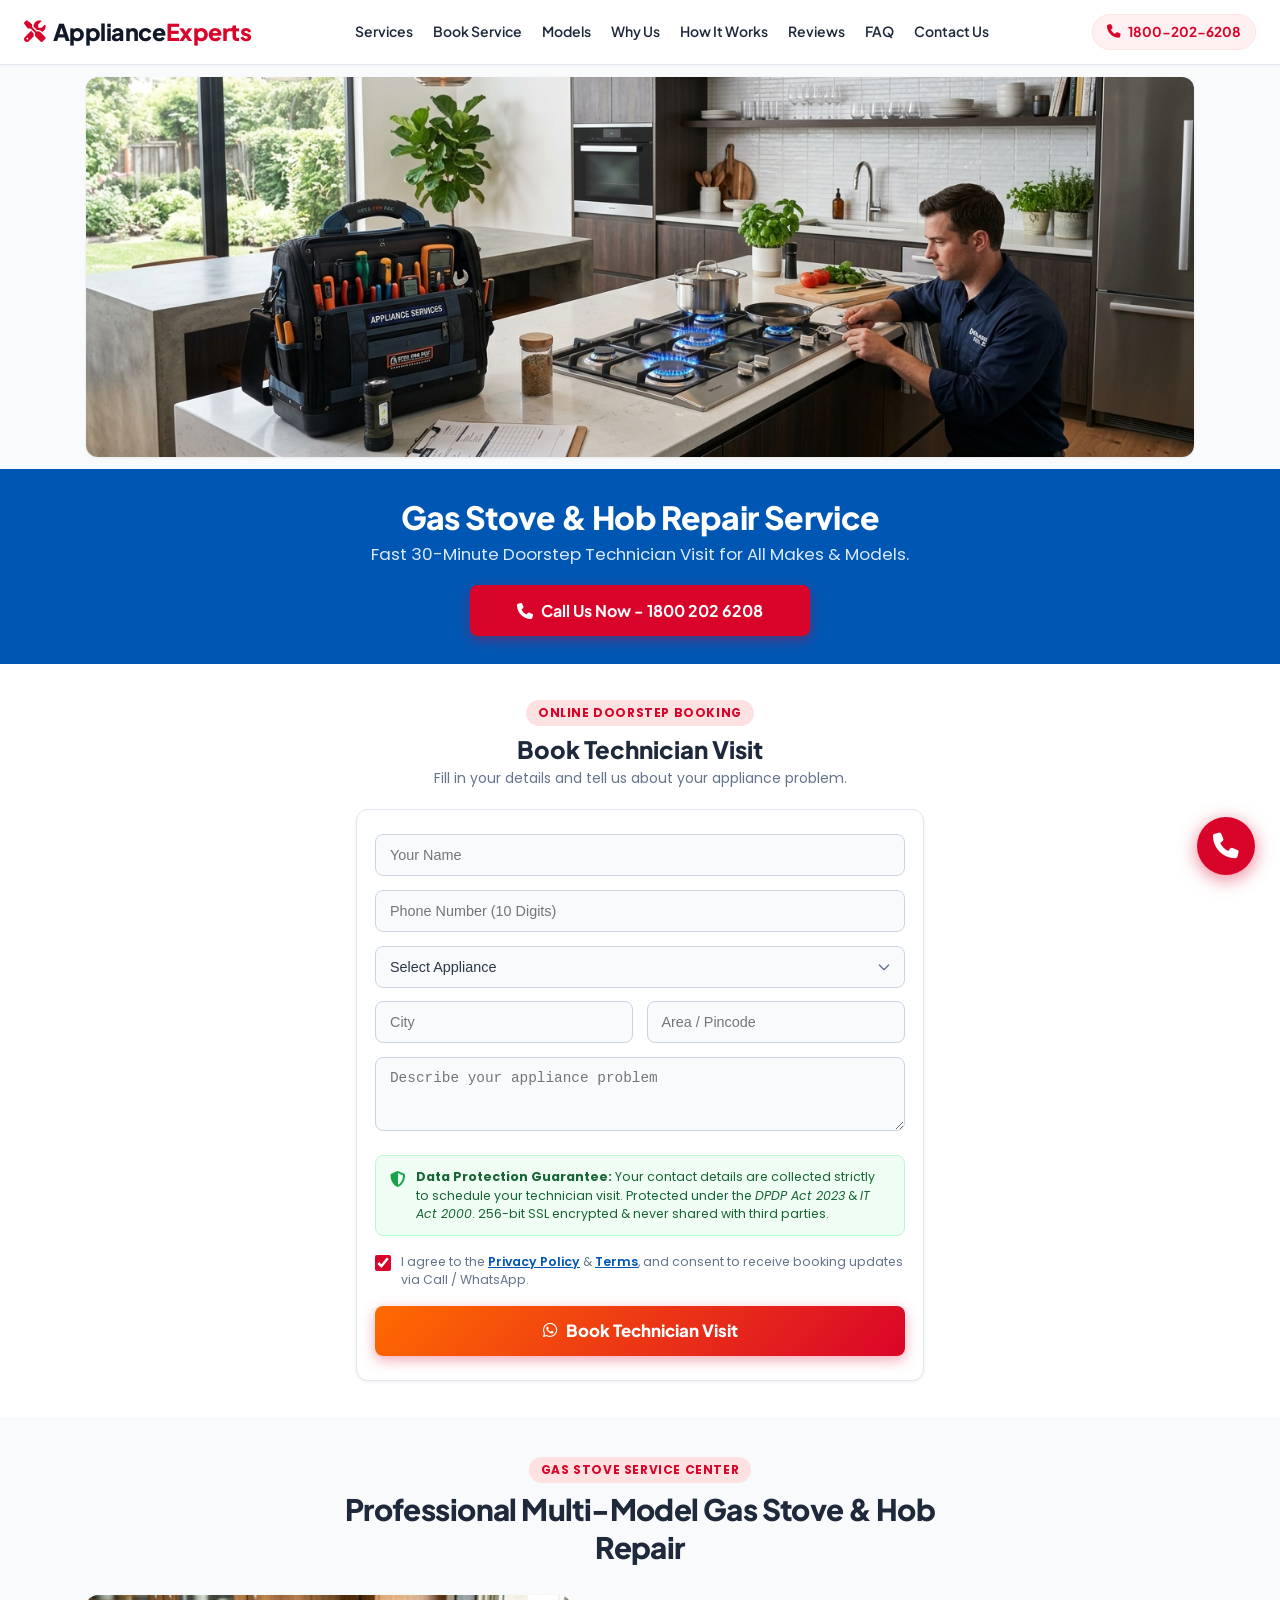
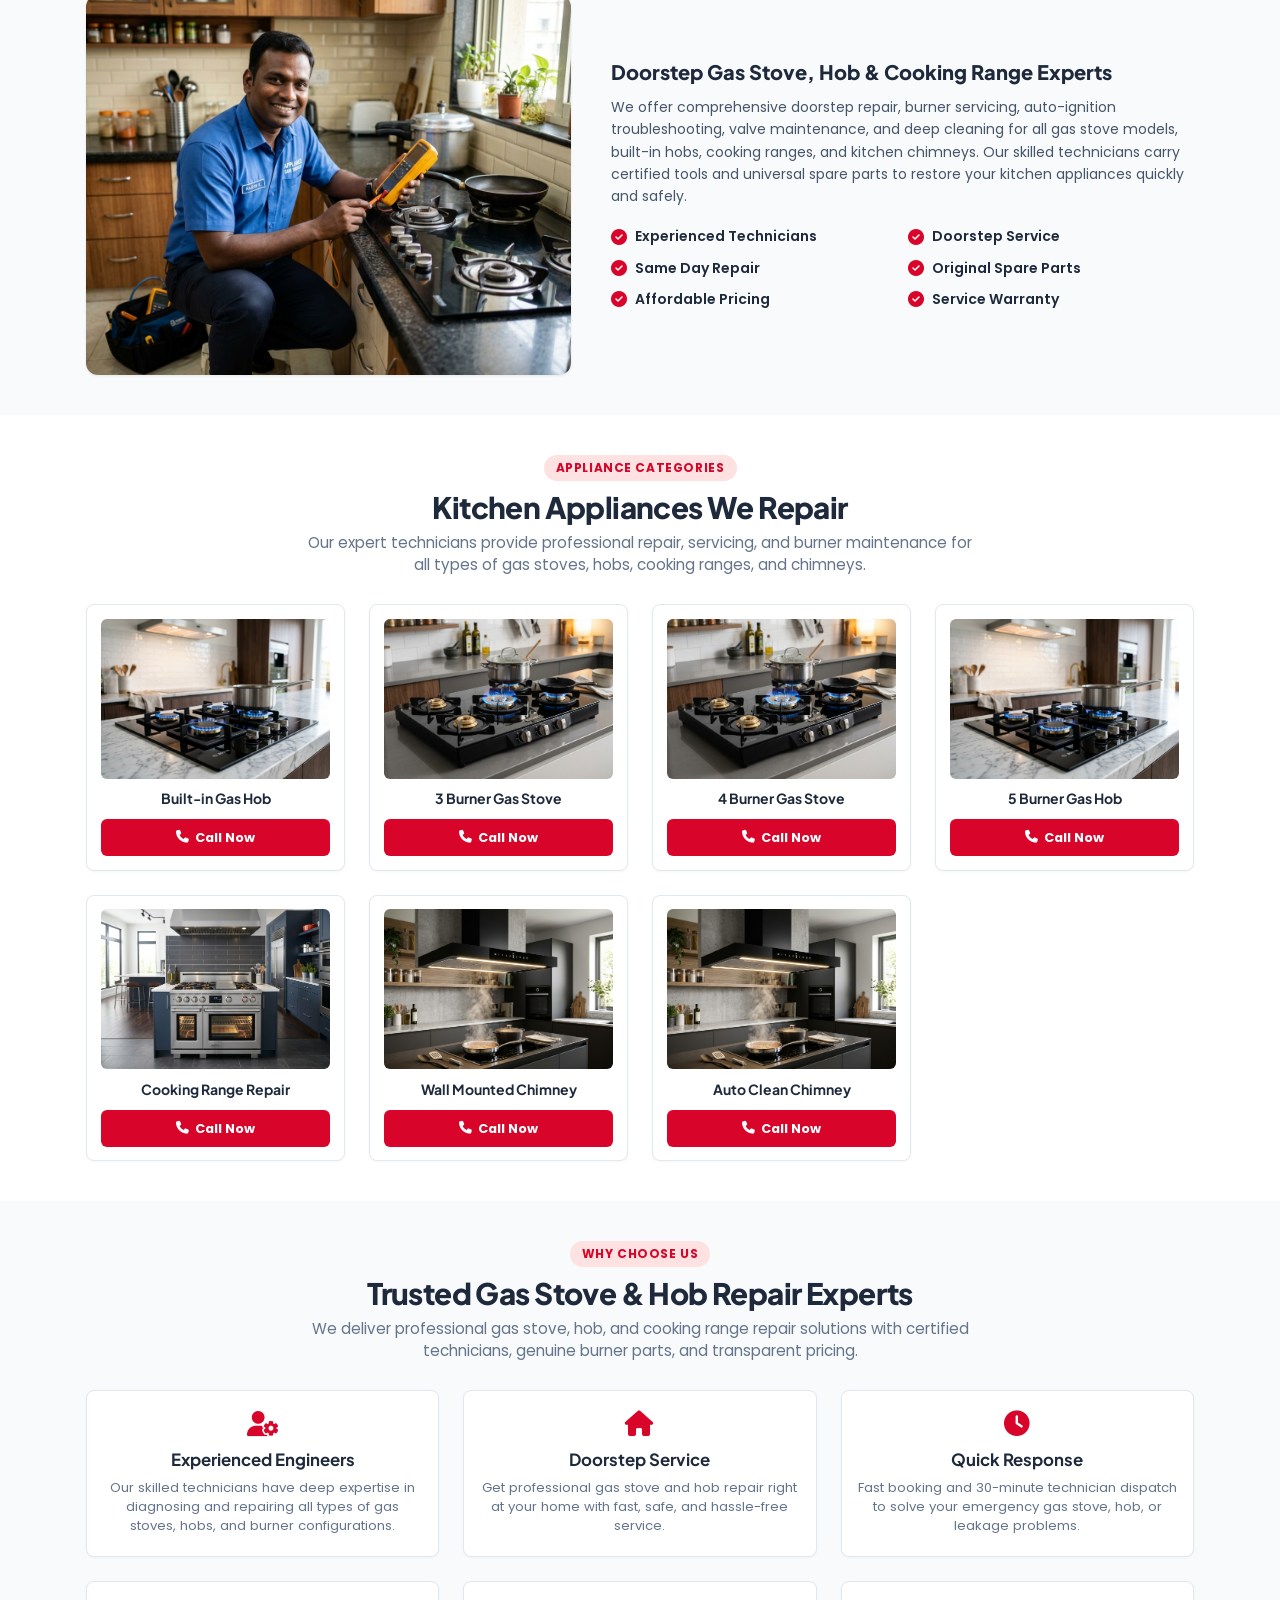
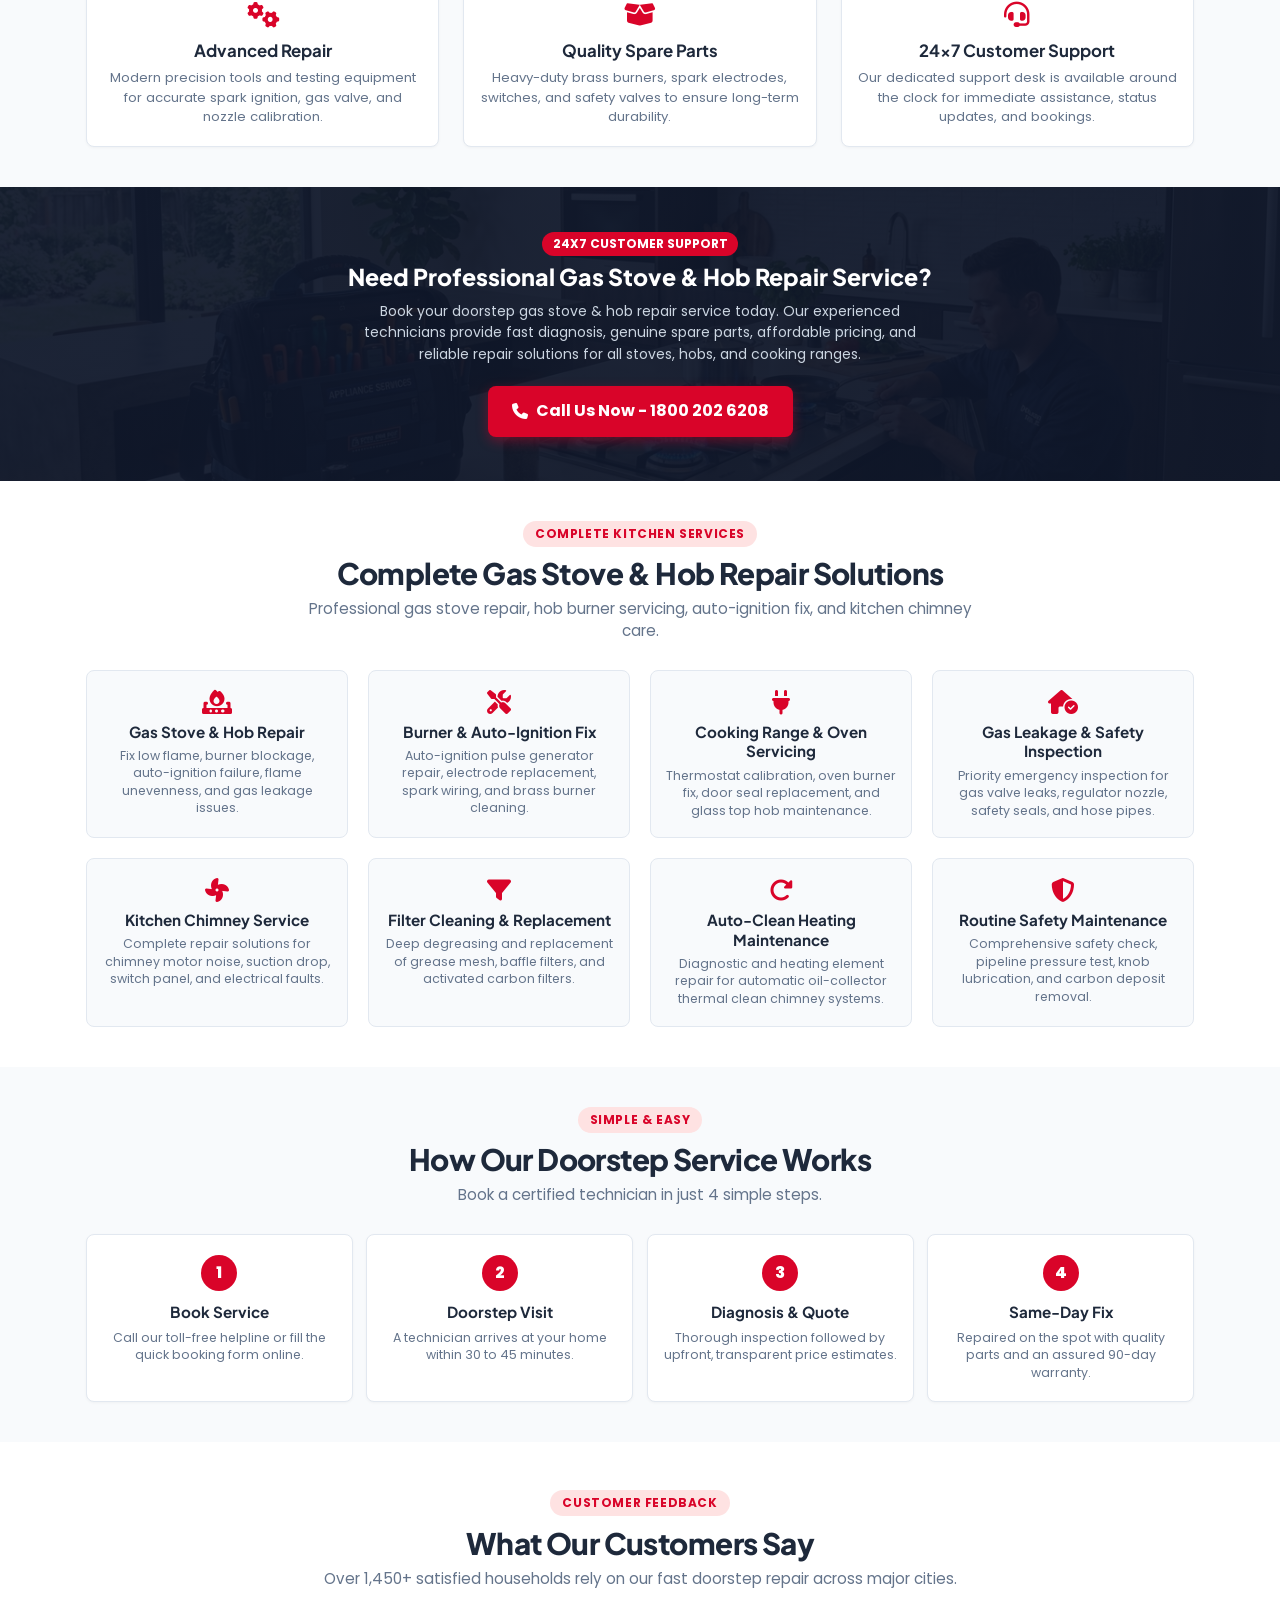
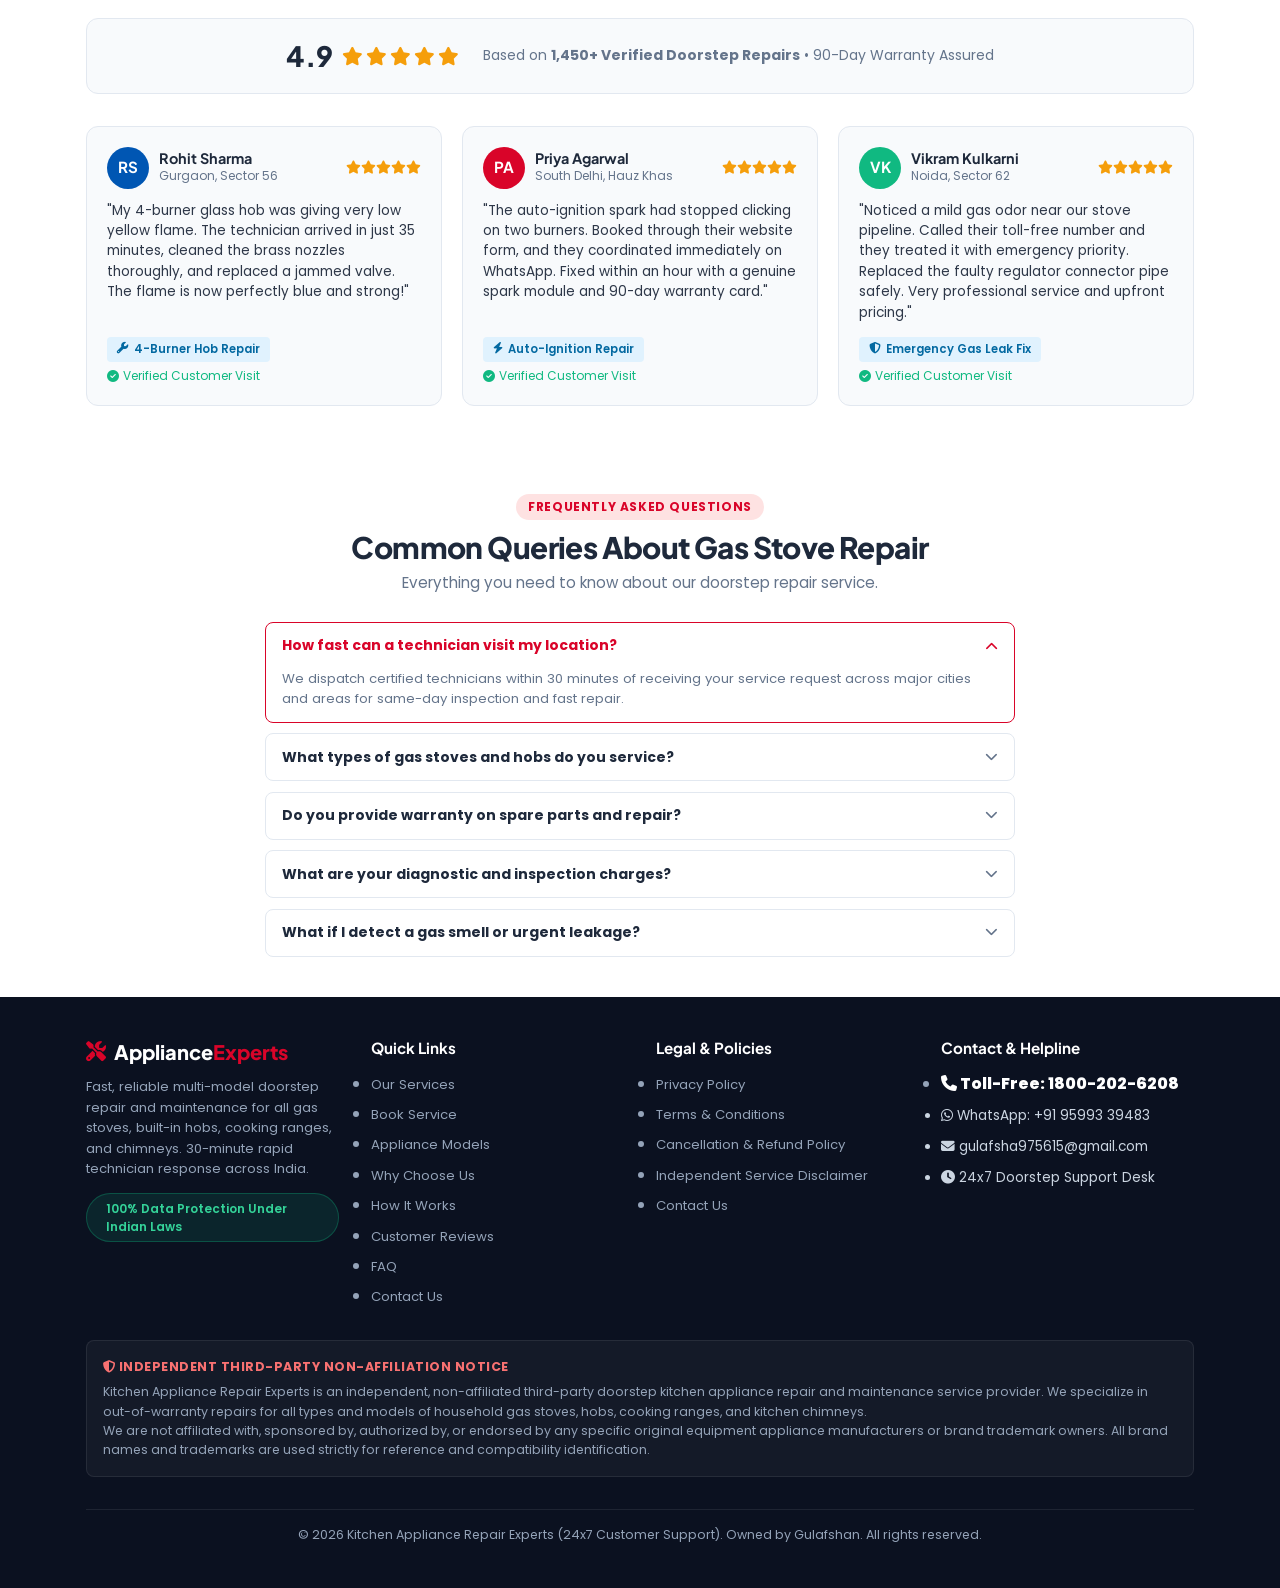
==== commit f412f007: "Add contact page, policy pages, sitelink sections, data protection compliance, and owner details" ====
--- a/index.html
+++ b/index.html
@@ -55,15 +55,41 @@
 </head>
 <body>
 
-  <!-- Header: Centered Brand Title -->
+  <!-- Header: Centered Brand Title & Navigation -->
   <header class="brand-competitor-header">
-    <a href="#" class="header-logo-container" aria-label="Appliance Repair Experts Home">
+    <a href="index.html" class="header-logo-container" aria-label="Appliance Repair Experts Home">
       <div class="header-text-brand">
         <i class="fa-solid fa-screwdriver-wrench"></i>
         <span>Appliance<span class="brand-highlight">Experts</span></span>
       </div>
     </a>
+
+    <!-- Desktop Navigation Links (Google Ads Sitelinks Target) -->
+    <ul class="brand-nav-links">
+      <li><a href="#services">Services</a></li>
+      <li><a href="#contact">Book Service</a></li>
+      <li><a href="#models">Models</a></li>
+      <li><a href="#why-us">Why Us</a></li>
+      <li><a href="#how-it-works">How It Works</a></li>
+      <li><a href="#reviews">Reviews</a></li>
+      <li><a href="#faq">FAQ</a></li>
+      <li><a href="contact.html">Contact Us</a></li>
+    </ul>
+
+    <a href="tel:18002026208" class="header-cta-phone">
+      <i class="fa-solid fa-phone"></i> 1800-202-6208
+    </a>
   </header>
+
+  <!-- Mobile Quick Nav -->
+  <div class="mobile-quick-nav">
+    <a href="#services"><i class="fa-solid fa-fire-burner"></i> Services</a>
+    <a href="#contact"><i class="fa-solid fa-calendar-check"></i> Book Service</a>
+    <a href="#models"><i class="fa-solid fa-layer-group"></i> Models</a>
+    <a href="#reviews"><i class="fa-solid fa-star"></i> Reviews</a>
+    <a href="#faq"><i class="fa-solid fa-circle-question"></i> FAQ</a>
+    <a href="contact.html"><i class="fa-solid fa-headset"></i> Contact Us</a>
+  </div>
 
   <!-- Appliance Hero Banner -->
   <div class="brand-hero-banner-wrap">
@@ -85,6 +111,7 @@
   <section class="brand-booking-section" id="contact">
     <div class="container brand-booking-container">
       <div class="brand-booking-header">
+        <span class="section-tag-pill" style="margin-bottom: 0.5rem; display: inline-block;">Online Doorstep Booking</span>
         <h2>Book Technician Visit</h2>
         <p>Fill in your details and tell us about your appliance problem.</p>
       </div>
@@ -136,6 +163,23 @@
             <textarea name="message" required class="brand-form-control" placeholder="Describe your appliance problem" rows="3"></textarea>
           </div>
 
+          <!-- Data Protection & Privacy Notice (Form data protected under law) -->
+          <div class="form-privacy-guarantee">
+            <i class="fa-solid fa-shield-halved"></i>
+            <div>
+              <strong>Data Protection Guarantee:</strong>
+              Your contact details are collected strictly to schedule your technician visit. Protected under the <em>DPDP Act 2023</em> &amp; <em>IT Act 2000</em>. 256-bit SSL encrypted &amp; never shared with third parties.
+            </div>
+          </div>
+
+          <!-- Explicit Consent Checkbox -->
+          <label class="form-consent-group">
+            <input type="checkbox" name="consent" required checked>
+            <span>
+              I agree to the <a href="privacy-policy.html">Privacy Policy</a> &amp; <a href="terms.html">Terms</a>, and consent to receive booking updates via Call / WhatsApp.
+            </span>
+          </label>
+
           <!-- Submit Button: Form Only WhatsApp Redirect -->
           <div>
             <button type="submit" class="brand-submit-btn" id="bookingSubmitBtn">
@@ -393,9 +437,9 @@
   </section>
 
   <!--==================================
-      HOW IT WORKS SECTION
+      HOW IT WORKS SECTION (Sitelink: #how-it-works)
   ===================================-->
-  <section class="how-it-works-wrap">
+  <section class="how-it-works-wrap" id="how-it-works">
     <div class="container">
       <div class="cata-section-heading">
         <span class="section-tag-pill">Simple & Easy</span>
@@ -425,14 +469,110 @@
         <div class="how-step-card">
           <div class="how-step-badge">4</div>
           <h3>Same-Day Fix</h3>
-          <p>Repaired on the spot with quality parts and a service warranty.</p>
+          <p>Repaired on the spot with quality parts and an assured 90-day warranty.</p>
         </div>
       </div>
     </div>
   </section>
 
   <!--==================================
-      FAQ SECTION
+      CUSTOMER REVIEWS SECTION (Sitelink: #reviews)
+  ===================================-->
+  <section class="cata-reviews-section" id="reviews">
+    <div class="container">
+      <div class="cata-section-heading">
+        <span class="section-tag-pill">Customer Feedback</span>
+        <h2>What Our Customers Say</h2>
+        <p>Over 1,450+ satisfied households rely on our fast doorstep repair across major cities.</p>
+      </div>
+
+      <div class="reviews-summary-bar">
+        <div class="reviews-rating-big">
+          <span>4.9</span>
+          <div class="stars">
+            <i class="fa-solid fa-star"></i>
+            <i class="fa-solid fa-star"></i>
+            <i class="fa-solid fa-star"></i>
+            <i class="fa-solid fa-star"></i>
+            <i class="fa-solid fa-star"></i>
+          </div>
+        </div>
+        <div class="reviews-summary-stats">
+          Based on <strong>1,450+ Verified Doorstep Repairs</strong> &bull; 90-Day Warranty Assured
+        </div>
+      </div>
+
+      <div class="reviews-grid">
+        
+        <!-- Review 1 -->
+        <div class="review-card">
+          <div class="review-header">
+            <div class="review-user-info">
+              <div class="review-avatar">RS</div>
+              <div>
+                <div class="review-user-name">Rohit Sharma</div>
+                <div class="review-location">Gurgaon, Sector 56</div>
+              </div>
+            </div>
+            <div class="review-stars">
+              <i class="fa-solid fa-star"></i><i class="fa-solid fa-star"></i><i class="fa-solid fa-star"></i><i class="fa-solid fa-star"></i><i class="fa-solid fa-star"></i>
+            </div>
+          </div>
+          <p class="review-text">
+            "My 4-burner glass hob was giving very low yellow flame. The technician arrived in just 35 minutes, cleaned the brass nozzles thoroughly, and replaced a jammed valve. The flame is now perfectly blue and strong!"
+          </p>
+          <div class="review-service-tag"><i class="fa-solid fa-wrench"></i> 4-Burner Hob Repair</div>
+          <div class="review-verified-badge"><i class="fa-solid fa-circle-check"></i> Verified Customer Visit</div>
+        </div>
+
+        <!-- Review 2 -->
+        <div class="review-card">
+          <div class="review-header">
+            <div class="review-user-info">
+              <div class="review-avatar" style="background: #D90429;">PA</div>
+              <div>
+                <div class="review-user-name">Priya Agarwal</div>
+                <div class="review-location">South Delhi, Hauz Khas</div>
+              </div>
+            </div>
+            <div class="review-stars">
+              <i class="fa-solid fa-star"></i><i class="fa-solid fa-star"></i><i class="fa-solid fa-star"></i><i class="fa-solid fa-star"></i><i class="fa-solid fa-star"></i>
+            </div>
+          </div>
+          <p class="review-text">
+            "The auto-ignition spark had stopped clicking on two burners. Booked through their website form, and they coordinated immediately on WhatsApp. Fixed within an hour with a genuine spark module and 90-day warranty card."
+          </p>
+          <div class="review-service-tag"><i class="fa-solid fa-bolt"></i> Auto-Ignition Repair</div>
+          <div class="review-verified-badge"><i class="fa-solid fa-circle-check"></i> Verified Customer Visit</div>
+        </div>
+
+        <!-- Review 3 -->
+        <div class="review-card">
+          <div class="review-header">
+            <div class="review-user-info">
+              <div class="review-avatar" style="background: #10B981;">VK</div>
+              <div>
+                <div class="review-user-name">Vikram Kulkarni</div>
+                <div class="review-location">Noida, Sector 62</div>
+              </div>
+            </div>
+            <div class="review-stars">
+              <i class="fa-solid fa-star"></i><i class="fa-solid fa-star"></i><i class="fa-solid fa-star"></i><i class="fa-solid fa-star"></i><i class="fa-solid fa-star"></i>
+            </div>
+          </div>
+          <p class="review-text">
+            "Noticed a mild gas odor near our stove pipeline. Called their toll-free number and they treated it with emergency priority. Replaced the faulty regulator connector pipe safely. Very professional service and upfront pricing."
+          </p>
+          <div class="review-service-tag"><i class="fa-solid fa-shield-halved"></i> Emergency Gas Leak Fix</div>
+          <div class="review-verified-badge"><i class="fa-solid fa-circle-check"></i> Verified Customer Visit</div>
+        </div>
+
+      </div>
+    </div>
+  </section>
+
+  <!--==================================
+      FAQ SECTION (Sitelink: #faq)
   ===================================-->
   <section class="cata-faq-section" id="faq">
     <div class="container">
@@ -497,37 +637,60 @@
   </section>
 
   <!--==========================
-      FOOTER (Toll-Free Calls Only)
+      FOOTER (Full Policy & Contact Linking)
   ===========================-->
   <footer class="footer">
     <div class="container footer-grid">
+      
+      <!-- Col 1: About & Trust -->
       <div class="footer-about">
         <div class="logo-img-wrapper">
           <i class="fa-solid fa-screwdriver-wrench"></i>
           <span>Appliance<span class="brand-highlight">Experts</span></span>
         </div>
         <p>
-          Fast, reliable multi-model doorstep repair and maintenance for all gas stoves, built-in hobs, cooking ranges, and chimneys. 30-minute rapid technician response.
+          Fast, reliable multi-model doorstep repair and maintenance for all gas stoves, built-in hobs, cooking ranges, and chimneys. 30-minute rapid technician response across India.
         </p>
-      </div>
-
+        <div class="footer-trust-badge">
+          <i class="fa-solid fa-shield-check"></i> 100% Data Protection Under Indian Laws
+        </div>
+      </div>
+
+      <!-- Col 2: Quick Links (Sitelinks Target) -->
       <div class="footer-links-col">
         <h4 class="footer-title">Quick Links</h4>
         <ul class="footer-links">
-          <li><a href="#">Home</a></li>
-          <li><a href="#services">Gas Stove Repair</a></li>
+          <li><a href="#services">Our Services</a></li>
+          <li><a href="#contact">Book Service</a></li>
           <li><a href="#models">Appliance Models</a></li>
           <li><a href="#why-us">Why Choose Us</a></li>
-          <li><a href="#contact">Book Technician</a></li>
+          <li><a href="#how-it-works">How It Works</a></li>
+          <li><a href="#reviews">Customer Reviews</a></li>
           <li><a href="#faq">FAQ</a></li>
+          <li><a href="contact.html">Contact Us</a></li>
         </ul>
       </div>
 
+      <!-- Col 3: Legal & Policies (Linked from Footer) -->
+      <div class="footer-links-col">
+        <h4 class="footer-title">Legal & Policies</h4>
+        <ul class="footer-links">
+          <li><a href="privacy-policy.html">Privacy Policy</a></li>
+          <li><a href="terms.html">Terms & Conditions</a></li>
+          <li><a href="refund-policy.html">Cancellation & Refund Policy</a></li>
+          <li><a href="disclaimer.html">Independent Service Disclaimer</a></li>
+          <li><a href="contact.html">Contact Us</a></li>
+        </ul>
+      </div>
+
+      <!-- Col 4: Contact & Helpline -->
       <div class="footer-services">
         <h4 class="footer-title">Contact & Helpline</h4>
         <ul class="footer-links">
           <li><a href="tel:18002026208" class="footer-phone-highlight"><i class="fa-solid fa-phone"></i> Toll-Free: 1800-202-6208</a></li>
-          <li style="color: #cbd5e1; font-size: 0.85rem; margin-top: 0.25rem;"><i class="fa-solid fa-clock"></i> 24x7 Customer Support Desk</li>
+          <li style="color: #cbd5e1; font-size: 0.85rem; margin-top: 0.25rem;"><i class="fa-brands fa-whatsapp"></i> WhatsApp: +91 95993 39483</li>
+          <li style="color: #cbd5e1; font-size: 0.85rem; margin-top: 0.25rem;"><i class="fa-solid fa-envelope"></i> gulafsha975615@gmail.com</li>
+          <li style="color: #cbd5e1; font-size: 0.85rem; margin-top: 0.25rem;"><i class="fa-solid fa-clock"></i> 24x7 Doorstep Support Desk</li>
         </ul>
       </div>
 
@@ -535,11 +698,11 @@
       <div class="disclaimer-footer-box">
         <p class="disclaimer-title"><i class="fa-solid fa-shield-halved"></i> Independent Third-Party Non-Affiliation Notice</p>
         <p>Kitchen Appliance Repair Experts is an independent, non-affiliated third-party doorstep kitchen appliance repair and maintenance service provider. We specialize in out-of-warranty repairs for all types and models of household gas stoves, hobs, cooking ranges, and kitchen chimneys.</p>
-        <p>We are an independent repair service provider and do not claim affiliation with or endorsement from any manufacturing companies or original equipment makers. All service offerings are strictly independent out-of-warranty repair and maintenance solutions.</p>
+        <p>We are not affiliated with, sponsored by, authorized by, or endorsed by any specific original equipment appliance manufacturers or brand trademark owners. All brand names and trademarks are used strictly for reference and compatibility identification.</p>
       </div>
 
       <div class="footer-bottom">
-        <p>&copy; 2026 Kitchen Appliance Repair Experts (24x7 Customer Support). Owned by Harender Sharma. All rights reserved.</p>
+        <p>&copy; 2026 Kitchen Appliance Repair Experts (24x7 Customer Support). Owned by Gulafshan. All rights reserved.</p>
       </div>
     </div>
   </footer>
@@ -560,6 +723,6 @@
   <div id="toastNotification" class="toast-notification"></div>
 
   <!-- JavaScript Logic -->
-  <script src="app.js"></script>
+  <script src="js/main.js"></script>
 </body>
 </html>
--- a/style.css
+++ b/style.css
@@ -1,5 +1,5 @@
 /* ==========================================================================
-   Gas Stove Repair Service - Call-Focused High Converting Landing Page
+   Gas Stove Repair Service - Mobile-First High Converting Landing Page
    ========================================================================== */
 
 :root {
@@ -25,8 +25,8 @@
   --shadow-md: 0 4px 12px rgba(0,0,0,0.08);
   --shadow-lg: 0 10px 25px rgba(0,0,0,0.1);
   --radius-sm: 6px;
-  --radius-md: 10px;
-  --radius-lg: 14px;
+  --radius-md: 8px;
+  --radius-lg: 12px;
 }
 
 *, *::before, *::after {
@@ -38,14 +38,17 @@
 html {
   scroll-behavior: smooth;
   font-size: 16px;
+  overflow-x: hidden;
 }
 
 body {
   font-family: var(--font-main);
   background-color: var(--color-bg-light);
   color: var(--color-text-main);
-  line-height: 1.6;
-  padding-bottom: 60px; /* Space for mobile sticky footer */
+  line-height: 1.5;
+  overflow-x: hidden;
+  width: 100%;
+  padding-bottom: 68px; /* Dedicated space for sticky mobile bottom bar */
 }
 
 @media (min-width: 992px) {
@@ -69,18 +72,21 @@
   width: 100%;
   max-width: 1140px;
   margin: 0 auto;
-  padding: 0 1.25rem;
-}
-
-/* ==========================================================================
-   Header: Centered Brand Title
+  padding: 0 1rem;
+}
+
+/* ==========================================================================
+   Header: Centered Brand Title (Mobile Optimized)
    ========================================================================== */
 .brand-competitor-header {
   background: #FFFFFF;
-  padding: 1.15rem 1rem;
+  padding: 0.85rem 1rem;
   border-bottom: 1px solid var(--color-border);
   text-align: center;
-  box-shadow: var(--shadow-sm);
+  box-shadow: 0 1px 4px rgba(0,0,0,0.04);
+  position: sticky;
+  top: 0;
+  z-index: 990;
 }
 
 .header-logo-container {
@@ -92,9 +98,9 @@
 .header-text-brand {
   display: flex;
   align-items: center;
-  gap: 0.6rem;
-  font-family: var(--font-heading);
-  font-size: 1.65rem;
+  gap: 0.45rem;
+  font-family: var(--font-heading);
+  font-size: 1.45rem;
   font-weight: 800;
   color: #111827;
   letter-spacing: -0.02em;
@@ -102,7 +108,7 @@
 
 .header-text-brand i {
   color: var(--color-primary);
-  font-size: 1.55rem;
+  font-size: 1.35rem;
 }
 
 .brand-highlight {
@@ -110,95 +116,117 @@
 }
 
 /* ==========================================================================
-   Hero Banner Wrap
+   Hero Banner
    ========================================================================== */
 .brand-hero-banner-wrap {
   width: 100%;
   max-width: 1140px;
-  margin: 1.25rem auto 0;
-  padding: 0 1.25rem;
+  margin: 0.75rem auto 0;
+  padding: 0 1rem;
 }
 
 .brand-hero-banner-wrap img {
   width: 100%;
-  max-height: 420px;
+  height: 220px;
   object-fit: cover;
-  border-radius: var(--radius-lg);
-  box-shadow: var(--shadow-md);
-}
-
-/* ==========================================================================
-   Blue Service Bar (Calls Focused)
+  border-radius: var(--radius-md);
+  box-shadow: var(--shadow-sm);
+}
+
+@media (min-width: 768px) {
+  .brand-hero-banner-wrap img {
+    height: 380px;
+    border-radius: var(--radius-lg);
+  }
+}
+
+/* ==========================================================================
+   Blue Service Bar (Clean & Compact on Mobile)
    ========================================================================== */
 .brand-service-bar {
   background: var(--color-blue);
   color: #FFFFFF;
   text-align: center;
-  padding: 2.25rem 1.25rem;
-  margin-top: 1.5rem;
+  padding: 1.75rem 1rem;
+  margin-top: 0.75rem;
 }
 
 .service-title {
   font-family: var(--font-heading);
-  font-size: 2rem;
+  font-size: 1.5rem;
   font-weight: 800;
-  margin-bottom: 0.5rem;
+  line-height: 1.25;
+  margin-bottom: 0.4rem;
   letter-spacing: -0.02em;
 }
 
 .service-subtitle {
-  font-size: 1.05rem;
+  font-size: 0.9rem;
   color: #DBEAFE;
-  margin-bottom: 1.5rem;
+  margin-bottom: 1.15rem;
+  line-height: 1.4;
 }
 
 .brand-call-now-btn {
   background: var(--color-primary);
   color: #FFFFFF;
   font-family: var(--font-heading);
-  font-size: 1.1rem;
-  font-weight: 700;
-  padding: 0.95rem 2rem;
+  font-size: 1rem;
+  font-weight: 700;
+  padding: 0.85rem 1.5rem;
   border-radius: var(--radius-md);
   display: inline-flex;
   align-items: center;
-  gap: 0.55rem;
-  box-shadow: 0 4px 14px rgba(217, 4, 41, 0.45);
+  justify-content: center;
+  gap: 0.5rem;
+  width: 100%;
+  max-width: 340px;
+  box-shadow: 0 4px 12px rgba(217, 4, 41, 0.4);
   transition: transform 0.2s, background 0.2s;
 }
 
-.brand-call-now-btn:hover {
+.brand-call-now-btn:active, .brand-call-now-btn:hover {
   background: var(--color-primary-hover);
-  transform: translateY(-2px);
-}
-
-/* ==========================================================================
-   Book Technician Visit Section (Form Only WhatsApp Redirect)
+  transform: translateY(-1px);
+}
+
+@media (min-width: 768px) {
+  .service-title {
+    font-size: 2rem;
+  }
+  .service-subtitle {
+    font-size: 1.05rem;
+  }
+}
+
+/* ==========================================================================
+   Book Technician Visit Section
    ========================================================================== */
 .brand-booking-section {
-  padding: 3.5rem 0;
+  padding: 2.25rem 0;
   background: #FFFFFF;
 }
 
 .brand-booking-container {
-  max-width: 680px;
+  max-width: 600px;
 }
 
 .brand-booking-header {
   text-align: center;
-  margin-bottom: 1.5rem;
+  margin-bottom: 1.25rem;
 }
 
 .brand-booking-header h2 {
   font-family: var(--font-heading);
-  font-size: 1.85rem;
+  font-size: 1.5rem;
   font-weight: 800;
   color: var(--color-dark);
-  margin-bottom: 0.35rem;
+  margin-bottom: 0.25rem;
+  line-height: 1.25;
 }
 
 .brand-booking-header p {
-  font-size: 0.95rem;
+  font-size: 0.875rem;
   color: var(--color-text-muted);
 }
 
@@ -206,14 +234,14 @@
   background: #FFFFFF;
   border: 1px solid var(--color-border);
   border-radius: var(--radius-lg);
-  padding: 2rem 1.75rem;
-  box-shadow: var(--shadow-md);
+  padding: 1.5rem 1.15rem;
+  box-shadow: var(--shadow-sm);
 }
 
 .direct-booking-form {
   display: flex;
   flex-direction: column;
-  gap: 1rem;
+  gap: 0.85rem;
 }
 
 .brand-form-group {
@@ -222,25 +250,35 @@
 
 .form-row-2col {
   display: grid;
-  grid-template-columns: 1fr 1fr;
+  grid-template-columns: 1fr;
   gap: 0.85rem;
 }
 
-@media (max-width: 576px) {
+@media (min-width: 480px) {
   .form-row-2col {
-    grid-template-columns: 1fr;
+    grid-template-columns: 1fr 1fr;
   }
 }
 
 .brand-form-control {
   width: 100%;
-  padding: 0.85rem 1rem;
-  font-size: 0.95rem;
+  padding: 0.75rem 0.85rem;
+  font-size: 0.9rem;
   border: 1.5px solid #CBD5E1;
   border-radius: var(--radius-md);
   background: #F8FAFC;
   color: var(--color-text-main);
   transition: border-color 0.2s, background 0.2s;
+  -webkit-appearance: none;
+  appearance: none;
+}
+
+select.brand-form-control {
+  background-image: url("data:image/svg+xml,%3Csvg xmlns='http://www.w3.org/2000/svg' fill='none' viewBox='0 0 24 24' stroke='%2364748b'%3E%3Cpath stroke-linecap='round' stroke-linejoin='round' stroke-width='2' d='M19 9l-7 7-7-7'%3E%3C/path%3E%3C/svg%3E");
+  background-repeat: no-repeat;
+  background-position: right 0.75rem center;
+  background-size: 1rem;
+  padding-right: 2rem;
 }
 
 .brand-form-control:focus {
@@ -250,120 +288,136 @@
   box-shadow: 0 0 0 3px rgba(217, 4, 41, 0.1);
 }
 
-select.brand-form-control {
-  cursor: pointer;
-}
-
 .brand-submit-btn {
   width: 100%;
   background: linear-gradient(135deg, #FF6B00 0%, #D90429 100%);
   color: #FFFFFF;
   font-family: var(--font-heading);
-  font-size: 1.15rem;
+  font-size: 1.05rem;
   font-weight: 800;
-  padding: 1rem;
+  padding: 0.9rem;
   border: none;
   border-radius: var(--radius-md);
   cursor: pointer;
   display: flex;
   align-items: center;
   justify-content: center;
-  gap: 0.65rem;
-  box-shadow: 0 6px 18px rgba(217, 4, 41, 0.35);
+  gap: 0.5rem;
+  box-shadow: 0 4px 14px rgba(217, 4, 41, 0.35);
   transition: transform 0.2s, box-shadow 0.2s;
 }
 
-.brand-submit-btn:hover {
-  transform: translateY(-2px);
-  box-shadow: 0 8px 22px rgba(217, 4, 41, 0.45);
-}
-
-/* ==========================================================================
-   Section Tags & Titles (Standardized)
+.brand-submit-btn:active {
+  transform: translateY(1px);
+}
+
+/* ==========================================================================
+   Section Tags & Titles
    ========================================================================== */
 .cata-section-heading {
   text-align: center;
-  max-width: 720px;
-  margin: 0 auto 2.5rem;
+  max-width: 680px;
+  margin: 0 auto 1.75rem;
 }
 
 .section-tag-pill {
   display: inline-block;
   background: #FEE2E2;
   color: var(--color-primary);
-  font-size: 0.8rem;
+  font-size: 0.75rem;
   font-weight: 700;
   text-transform: uppercase;
-  letter-spacing: 0.06em;
-  padding: 0.3rem 0.9rem;
+  letter-spacing: 0.05em;
+  padding: 0.25rem 0.75rem;
   border-radius: 50px;
-  margin-bottom: 0.65rem;
+  margin-bottom: 0.45rem;
 }
 
 .cata-section-heading h2 {
   font-family: var(--font-heading);
-  font-size: 1.9rem;
+  font-size: 1.4rem;
   font-weight: 800;
   color: var(--color-dark);
-  margin-bottom: 0.5rem;
+  margin-bottom: 0.35rem;
+  line-height: 1.3;
   letter-spacing: -0.02em;
 }
 
 .cata-section-heading p {
-  font-size: 0.95rem;
+  font-size: 0.85rem;
   color: var(--color-text-muted);
-}
-
-/* ==========================================================================
-   About Section
+  line-height: 1.45;
+}
+
+@media (min-width: 768px) {
+  .cata-section-heading h2 {
+    font-size: 1.85rem;
+  }
+  .cata-section-heading p {
+    font-size: 0.95rem;
+  }
+}
+
+/* ==========================================================================
+   About Section (Mobile Optimized)
    ========================================================================== */
 .cata-about-section {
-  padding: 4.5rem 0;
+  padding: 2.5rem 0;
   background: #F8FAFC;
 }
 
 .cata-about-grid {
   display: grid;
   grid-template-columns: 1fr;
-  gap: 2.5rem;
+  gap: 1.5rem;
   align-items: center;
 }
 
 @media (min-width: 992px) {
   .cata-about-grid {
     grid-template-columns: 1fr 1.2fr;
+    gap: 2.5rem;
   }
 }
 
 .cata-about-image img {
   width: 100%;
-  border-radius: var(--radius-lg);
-  box-shadow: var(--shadow-md);
+  height: 240px;
+  border-radius: var(--radius-md);
+  box-shadow: var(--shadow-sm);
   object-fit: cover;
 }
 
+@media (min-width: 768px) {
+  .cata-about-image img {
+    height: 380px;
+    border-radius: var(--radius-lg);
+  }
+}
+
 .cata-about-content h3 {
   font-family: var(--font-heading);
-  font-size: 1.45rem;
+  font-size: 1.25rem;
   font-weight: 800;
   color: var(--color-dark);
-  margin-bottom: 1rem;
+  margin-bottom: 0.65rem;
+  line-height: 1.3;
 }
 
 .cata-about-content p {
-  font-size: 0.925rem;
+  font-size: 0.875rem;
   color: #475569;
-  line-height: 1.7;
-  margin-bottom: 1.5rem;
+  line-height: 1.6;
+  margin-bottom: 1.15rem;
 }
 
 .cata-about-list {
   display: grid;
   grid-template-columns: 1fr;
-  gap: 0.85rem;
-}
-
-@media (min-width: 576px) {
+  gap: 0.65rem;
+}
+
+@media (min-width: 480px) {
   .cata-about-list {
     grid-template-columns: 1fr 1fr;
   }
@@ -372,76 +426,84 @@
 .cata-about-list div {
   display: flex;
   align-items: center;
-  gap: 0.6rem;
-  font-size: 0.95rem;
+  gap: 0.5rem;
+  font-size: 0.875rem;
   font-weight: 600;
   color: var(--color-dark);
 }
 
 .cata-about-list div i {
   color: var(--color-primary);
-  font-size: 1.1rem;
-}
-
-/* ==========================================================================
-   Models We Repair Section
+  font-size: 1rem;
+}
+
+/* ==========================================================================
+   Models We Repair Section (Mobile 2-Column Responsive Grid)
    ========================================================================== */
 .cata-model-section {
-  padding: 4.5rem 0;
+  padding: 2.5rem 0;
   background: #FFFFFF;
 }
 
 .cata-model-grid {
   display: grid;
-  grid-template-columns: repeat(auto-fit, minmax(230px, 1fr));
-  gap: 1.5rem;
+  grid-template-columns: repeat(2, 1fr);
+  gap: 0.85rem;
+}
+
+@media (min-width: 768px) {
+  .cata-model-grid {
+    grid-template-columns: repeat(auto-fit, minmax(220px, 1fr));
+    gap: 1.5rem;
+  }
 }
 
 .cata-model-card {
   background: #FFFFFF;
   border: 1px solid var(--color-border);
-  border-radius: var(--radius-lg);
-  padding: 1.25rem;
+  border-radius: var(--radius-md);
+  padding: 0.85rem;
   text-align: center;
-  box-shadow: var(--shadow-sm);
-  transition: transform 0.2s, box-shadow 0.2s;
+  box-shadow: 0 1px 3px rgba(0,0,0,0.04);
   display: flex;
   flex-direction: column;
-}
-
-.cata-model-card:hover {
-  transform: translateY(-4px);
-  box-shadow: var(--shadow-md);
 }
 
 .cata-model-card img {
   width: 100%;
-  height: 170px;
+  height: 120px;
   object-fit: cover;
-  border-radius: var(--radius-md);
-  margin-bottom: 1rem;
+  border-radius: var(--radius-sm);
+  margin-bottom: 0.65rem;
+}
+
+@media (min-width: 768px) {
+  .cata-model-card img {
+    height: 160px;
+  }
 }
 
 .cata-model-card h3 {
   font-family: var(--font-heading);
-  font-size: 1.05rem;
+  font-size: 0.875rem;
   font-weight: 700;
   color: var(--color-dark);
-  margin-bottom: 1rem;
+  margin-bottom: 0.75rem;
   flex: 1;
+  line-height: 1.3;
 }
 
 .model-card-call-btn {
   background: var(--color-primary);
   color: #FFFFFF;
   font-weight: 700;
-  font-size: 0.9rem;
-  padding: 0.65rem 1rem;
-  border-radius: var(--radius-md);
+  font-size: 0.8rem;
+  padding: 0.55rem 0.65rem;
+  border-radius: var(--radius-sm);
   display: inline-flex;
   align-items: center;
   justify-content: center;
-  gap: 0.4rem;
+  gap: 0.35rem;
   transition: background 0.2s;
 }
 
@@ -453,69 +515,73 @@
    Why Choose Us Section
    ========================================================================== */
 .cata-why-section {
-  padding: 4.5rem 0;
+  padding: 2.5rem 0;
   background: #F8FAFC;
 }
 
 .cata-why-grid {
   display: grid;
-  grid-template-columns: repeat(auto-fit, minmax(280px, 1fr));
-  gap: 1.5rem;
+  grid-template-columns: 1fr;
+  gap: 0.85rem;
+}
+
+@media (min-width: 576px) {
+  .cata-why-grid {
+    grid-template-columns: repeat(2, 1fr);
+  }
+}
+
+@media (min-width: 992px) {
+  .cata-why-grid {
+    grid-template-columns: repeat(3, 1fr);
+    gap: 1.5rem;
+  }
 }
 
 .cata-why-card {
   background: #FFFFFF;
   border: 1px solid var(--color-border);
-  border-radius: var(--radius-lg);
-  padding: 1.75rem 1.5rem;
+  border-radius: var(--radius-md);
+  padding: 1.25rem 1rem;
   text-align: center;
-  box-shadow: var(--shadow-sm);
-  transition: transform 0.2s;
-}
-
-.cata-why-card:hover {
-  transform: translateY(-4px);
+  box-shadow: 0 1px 3px rgba(0,0,0,0.04);
 }
 
 .cata-why-card i {
-  font-size: 2rem;
+  font-size: 1.6rem;
   color: var(--color-primary);
-  margin-bottom: 1rem;
+  margin-bottom: 0.65rem;
 }
 
 .cata-why-card h3 {
   font-family: var(--font-heading);
-  font-size: 1.15rem;
+  font-size: 1.05rem;
   font-weight: 700;
   color: var(--color-dark);
-  margin-bottom: 0.5rem;
+  margin-bottom: 0.35rem;
 }
 
 .cata-why-card p {
-  font-size: 0.875rem;
+  font-size: 0.825rem;
   color: var(--color-text-muted);
-  line-height: 1.5;
-}
-
-/* ==========================================================================
-   CTA Section (Calls Only)
+  line-height: 1.45;
+}
+
+/* ==========================================================================
+   CTA Section (Calls Focused)
    ========================================================================== */
 .cata-cta-section {
-  padding: 4rem 0;
-  background: linear-gradient(rgba(15, 23, 42, 0.92), rgba(15, 23, 42, 0.92)), url('images/brand-banner.jpg') center/cover no-repeat;
-  color: #FFFFFF;
+  padding: 2.75rem 0;
+  background: linear-gradient(rgba(15, 23, 42, 0.94), rgba(15, 23, 42, 0.94)), url('images/brand-banner.jpg') center/cover no-repeat;
+  color: #FFFFFF;
+  text-align: center;
 }
 
 .cata-cta-wrapper {
   display: flex;
-  align-items: center;
-  justify-content: space-between;
-  flex-wrap: wrap;
-  gap: 2rem;
-}
-
-.cata-cta-content {
-  max-width: 640px;
+  flex-direction: column;
+  align-items: center;
+  gap: 1.25rem;
 }
 
 .cata-cta-badge {
@@ -525,161 +591,164 @@
   font-size: 0.75rem;
   font-weight: 700;
   text-transform: uppercase;
-  padding: 0.25rem 0.75rem;
+  padding: 0.2rem 0.65rem;
   border-radius: 50px;
-  margin-bottom: 0.75rem;
+  margin-bottom: 0.4rem;
 }
 
 .cata-cta-content h2 {
   font-family: var(--font-heading);
-  font-size: 1.85rem;
+  font-size: 1.45rem;
   font-weight: 800;
-  margin-bottom: 0.65rem;
+  margin-bottom: 0.5rem;
+  line-height: 1.3;
 }
 
 .cata-cta-content p {
-  font-size: 0.95rem;
+  font-size: 0.875rem;
   color: #CBD5E1;
-  line-height: 1.6;
-}
-
-.cata-cta-buttons {
-  display: flex;
-  gap: 0.85rem;
+  line-height: 1.55;
+  max-width: 580px;
+  margin: 0 auto;
 }
 
 .cata-call-btn {
   background: var(--color-primary);
   color: #FFFFFF;
   font-weight: 700;
-  font-size: 1.05rem;
-  padding: 0.95rem 1.75rem;
+  font-size: 1rem;
+  padding: 0.85rem 1.5rem;
   border-radius: var(--radius-md);
   display: inline-flex;
   align-items: center;
+  justify-content: center;
   gap: 0.5rem;
+  width: 100%;
+  max-width: 320px;
   box-shadow: 0 4px 12px rgba(217, 4, 41, 0.4);
-  transition: background 0.2s, transform 0.2s;
-}
-
-.cata-call-btn:hover {
-  background: var(--color-primary-hover);
-  transform: translateY(-2px);
 }
 
 /* ==========================================================================
    Services Section
    ========================================================================== */
 .cata-services-section {
-  padding: 4.5rem 0;
+  padding: 2.5rem 0;
   background: #FFFFFF;
 }
 
 .cata-service-grid {
   display: grid;
-  grid-template-columns: repeat(auto-fit, minmax(240px, 1fr));
-  gap: 1.5rem;
+  grid-template-columns: repeat(2, 1fr);
+  gap: 0.85rem;
+}
+
+@media (min-width: 768px) {
+  .cata-service-grid {
+    grid-template-columns: repeat(auto-fit, minmax(240px, 1fr));
+    gap: 1.25rem;
+  }
 }
 
 .cata-service-card {
   background: #F8FAFC;
   border: 1px solid var(--color-border);
-  border-radius: var(--radius-lg);
-  padding: 1.75rem 1.25rem;
+  border-radius: var(--radius-md);
+  padding: 1.15rem 0.85rem;
   text-align: center;
-  transition: transform 0.2s, box-shadow 0.2s;
-}
-
-.cata-service-card:hover {
-  transform: translateY(-4px);
-  box-shadow: var(--shadow-sm);
-  background: #FFFFFF;
 }
 
 .cata-service-card i {
-  font-size: 1.85rem;
+  font-size: 1.5rem;
   color: var(--color-primary);
-  margin-bottom: 0.85rem;
+  margin-bottom: 0.5rem;
 }
 
 .cata-service-card h3 {
   font-family: var(--font-heading);
-  font-size: 1.1rem;
+  font-size: 0.95rem;
   font-weight: 700;
   color: var(--color-dark);
-  margin-bottom: 0.5rem;
+  margin-bottom: 0.35rem;
+  line-height: 1.3;
 }
 
 .cata-service-card p {
-  font-size: 0.85rem;
+  font-size: 0.78rem;
   color: var(--color-text-muted);
-  line-height: 1.5;
+  line-height: 1.4;
 }
 
 /* ==========================================================================
    How It Works
    ========================================================================== */
 .how-it-works-wrap {
-  padding: 4.5rem 0;
+  padding: 2.5rem 0;
   background: #F8FAFC;
 }
 
 .how-steps-grid {
   display: grid;
-  grid-template-columns: repeat(auto-fit, minmax(220px, 1fr));
-  gap: 1.5rem;
+  grid-template-columns: repeat(2, 1fr);
+  gap: 0.85rem;
+}
+
+@media (min-width: 768px) {
+  .how-steps-grid {
+    grid-template-columns: repeat(4, 1fr);
+  }
 }
 
 .how-step-card {
   background: #FFFFFF;
   border: 1px solid var(--color-border);
-  border-radius: var(--radius-lg);
-  padding: 2rem 1.25rem;
+  border-radius: var(--radius-md);
+  padding: 1.25rem 0.85rem;
   text-align: center;
-  box-shadow: var(--shadow-sm);
+  box-shadow: 0 1px 3px rgba(0,0,0,0.04);
 }
 
 .how-step-badge {
-  width: 46px;
-  height: 46px;
+  width: 36px;
+  height: 36px;
   background: var(--color-primary);
   color: #FFFFFF;
   border-radius: 50%;
-  font-size: 1.2rem;
+  font-size: 1rem;
   font-weight: 800;
   display: flex;
   align-items: center;
   justify-content: center;
-  margin: 0 auto 1rem;
+  margin: 0 auto 0.65rem;
 }
 
 .how-step-card h3 {
   font-family: var(--font-heading);
-  font-size: 1.1rem;
+  font-size: 0.95rem;
   font-weight: 700;
   color: var(--color-dark);
-  margin-bottom: 0.4rem;
+  margin-bottom: 0.3rem;
 }
 
 .how-step-card p {
-  font-size: 0.85rem;
+  font-size: 0.78rem;
   color: var(--color-text-muted);
+  line-height: 1.4;
 }
 
 /* ==========================================================================
    FAQ Section
    ========================================================================== */
 .cata-faq-section {
-  padding: 4.5rem 0;
+  padding: 2.5rem 0;
   background: #FFFFFF;
 }
 
 .cata-faq-wrapper {
-  max-width: 800px;
+  max-width: 750px;
   margin: 0 auto;
   display: flex;
   flex-direction: column;
-  gap: 0.75rem;
+  gap: 0.65rem;
 }
 
 .cata-faq-item {
@@ -694,14 +763,15 @@
 }
 
 .cata-faq-question {
-  padding: 1rem 1.25rem;
+  padding: 0.85rem 1rem;
   display: flex;
   align-items: center;
   justify-content: space-between;
   cursor: pointer;
   font-weight: 700;
-  font-size: 0.95rem;
+  font-size: 0.875rem;
   color: var(--color-dark);
+  line-height: 1.35;
 }
 
 .cata-faq-item.active .cata-faq-question {
@@ -711,7 +781,9 @@
 .cata-faq-question i {
   transition: transform 0.2s;
   color: var(--color-text-muted);
-  font-size: 0.85rem;
+  font-size: 0.8rem;
+  flex-shrink: 0;
+  margin-left: 0.5rem;
 }
 
 .cata-faq-item.active .cata-faq-question i {
@@ -721,10 +793,10 @@
 
 .cata-faq-answer {
   display: none;
-  padding: 0 1.25rem 1rem;
-  font-size: 0.875rem;
+  padding: 0 1rem 0.85rem;
+  font-size: 0.825rem;
   color: var(--color-text-muted);
-  line-height: 1.6;
+  line-height: 1.5;
 }
 
 .cata-faq-item.active .cata-faq-answer {
@@ -737,14 +809,21 @@
 .footer {
   background: #0B1120;
   color: #94A3B8;
-  padding: 3.5rem 0 1.5rem;
+  padding: 2.5rem 0 1.25rem;
 }
 
 .footer-grid {
   display: grid;
-  grid-template-columns: repeat(auto-fit, minmax(220px, 1fr));
-  gap: 2rem;
-  margin-bottom: 2rem;
+  grid-template-columns: 1fr;
+  gap: 1.5rem;
+  margin-bottom: 1.5rem;
+}
+
+@media (min-width: 768px) {
+  .footer-grid {
+    grid-template-columns: repeat(auto-fit, minmax(220px, 1fr));
+    gap: 2rem;
+  }
 }
 
 .logo-img-wrapper {
@@ -755,7 +834,7 @@
   font-size: 1.25rem;
   font-weight: 800;
   color: #FFFFFF;
-  margin-bottom: 0.85rem;
+  margin-bottom: 0.65rem;
 }
 
 .logo-img-wrapper i {
@@ -763,42 +842,33 @@
 }
 
 .footer-about p {
-  font-size: 0.85rem;
-  line-height: 1.6;
+  font-size: 0.825rem;
+  line-height: 1.55;
 }
 
 .footer-title {
   font-family: var(--font-heading);
   color: #FFFFFF;
-  font-size: 1rem;
-  font-weight: 700;
-  margin-bottom: 1rem;
+  font-size: 0.95rem;
+  font-weight: 700;
+  margin-bottom: 0.75rem;
 }
 
 .footer-links {
   display: flex;
   flex-direction: column;
-  gap: 0.5rem;
+  gap: 0.4rem;
 }
 
 .footer-links a {
-  font-size: 0.85rem;
+  font-size: 0.825rem;
   color: #94A3B8;
-  transition: color 0.2s;
-}
-
-.footer-links a:hover {
-  color: #FFFFFF;
 }
 
 .footer-phone-highlight {
-  font-size: 1.05rem !important;
+  font-size: 1rem !important;
   font-weight: 800;
   color: #FFFFFF !important;
-}
-
-.footer-phone-highlight i {
-  color: var(--color-primary);
 }
 
 .disclaimer-footer-box {
@@ -806,9 +876,9 @@
   background: rgba(255, 255, 255, 0.04);
   border: 1px solid rgba(255, 255, 255, 0.08);
   border-radius: var(--radius-md);
-  padding: 1.25rem;
-  font-size: 0.8rem;
-  line-height: 1.6;
+  padding: 1rem;
+  font-size: 0.78rem;
+  line-height: 1.55;
   color: #94A3B8;
 }
 
@@ -817,30 +887,30 @@
   font-weight: 700;
   text-transform: uppercase;
   letter-spacing: 0.04em;
-  margin-bottom: 0.4rem;
+  margin-bottom: 0.35rem;
 }
 
 .footer-bottom {
   grid-column: 1 / -1;
   text-align: center;
   border-top: 1px solid rgba(255, 255, 255, 0.08);
-  padding-top: 1.25rem;
-  font-size: 0.8rem;
-}
-
-/* ==========================================================================
-   Floating Call Button (Calls Focused)
+  padding-top: 1rem;
+  font-size: 0.78rem;
+}
+
+/* ==========================================================================
+   Floating Button (Only Desktop - Hidden on Mobile to Prevent Overlap!)
    ========================================================================== */
 .btn-call-pulse {
+  display: none; /* Completely hidden on mobile */
   position: fixed;
-  bottom: 75px;
-  right: 20px;
+  bottom: 25px;
+  right: 25px;
   width: 58px;
   height: 58px;
   background: var(--color-primary);
   color: #FFFFFF;
   border-radius: 50%;
-  display: flex;
   align-items: center;
   justify-content: center;
   font-size: 1.6rem;
@@ -849,30 +919,33 @@
   animation: call-pulse 2s infinite;
 }
 
+@media (min-width: 992px) {
+  .btn-call-pulse {
+    display: flex;
+  }
+}
+
 @keyframes call-pulse {
   0% { transform: scale(1); box-shadow: 0 0 0 0 rgba(217, 4, 41, 0.7); }
   70% { transform: scale(1.06); box-shadow: 0 0 0 15px rgba(217, 4, 41, 0); }
   100% { transform: scale(1); box-shadow: 0 0 0 0 rgba(217, 4, 41, 0); }
 }
 
-@media (min-width: 992px) {
-  .btn-call-pulse {
-    bottom: 25px;
-  }
-}
-
-/* ==========================================================================
-   Mobile Fixed Call Now Bar (Full Width Red Call Bar)
+/* ==========================================================================
+   Mobile Fixed Call Now Bar (Clean, Centered, No Overlaps)
    ========================================================================== */
 .footer-oll-now {
   position: fixed;
   bottom: 0;
   left: 0;
   right: 0;
+  width: 100%;
   display: block;
-  background: #FFFFFF;
-  border-top: 1px solid var(--color-border);
-  z-index: 1000;
+  background: var(--color-primary);
+  border-top: 1px solid rgba(255, 255, 255, 0.2);
+  z-index: 9999;
+  box-shadow: 0 -3px 12px rgba(0, 0, 0, 0.2);
+  padding-bottom: env(safe-area-inset-bottom);
 }
 
 @media (min-width: 992px) {
@@ -882,17 +955,23 @@
 }
 
 .col-now-footer {
-  background: var(--color-primary);
-  color: #FFFFFF;
+  width: 100%;
+  background: transparent;
+  color: #FFFFFF;
+  font-family: var(--font-heading);
   font-weight: 800;
-  font-size: 1.05rem;
-  padding: 0.95rem;
+  font-size: 1rem;
+  padding: 0.85rem 1rem;
   text-align: center;
   display: flex;
   align-items: center;
   justify-content: center;
   gap: 0.5rem;
-  letter-spacing: 0.02em;
+  letter-spacing: 0.01em;
+}
+
+.col-now-footer:active {
+  background: var(--color-primary-hover);
 }
 
 /* ==========================================================================
@@ -900,25 +979,802 @@
    ========================================================================== */
 .toast-notification {
   position: fixed;
-  top: 20px;
+  top: 15px;
   left: 50%;
   transform: translateX(-50%) translateY(-100px);
   background: #0F172A;
   color: #FFFFFF;
-  padding: 0.75rem 1.25rem;
+  padding: 0.65rem 1.15rem;
   border-radius: 50px;
-  font-size: 0.875rem;
+  font-size: 0.85rem;
   font-weight: 600;
   display: flex;
   align-items: center;
-  gap: 0.5rem;
+  gap: 0.45rem;
   box-shadow: var(--shadow-lg);
-  z-index: 9999;
+  z-index: 10000;
   opacity: 0;
   transition: all 0.3s ease;
+  width: 90%;
+  max-width: 380px;
+  justify-content: center;
 }
 
 .toast-notification.show {
   transform: translateX(-50%) translateY(0);
   opacity: 1;
 }
+
+/* ==========================================================================
+   Header Navigation Links (Enhanced for Sitelinks & Multi-page navigation)
+   ========================================================================== */
+.brand-competitor-header {
+  display: flex;
+  align-items: center;
+  justify-content: space-between;
+  flex-wrap: wrap;
+  gap: 0.75rem;
+  padding: 0.85rem 1.5rem;
+}
+
+.brand-nav-links {
+  display: none;
+  align-items: center;
+  gap: 1.25rem;
+  list-style: none;
+}
+
+.brand-nav-links a {
+  font-family: var(--font-heading);
+  font-size: 0.875rem;
+  font-weight: 600;
+  color: var(--color-dark);
+  transition: color 0.2s;
+}
+
+.brand-nav-links a:hover,
+.brand-nav-links a.active {
+  color: var(--color-primary);
+}
+
+.header-cta-phone {
+  display: none;
+  align-items: center;
+  gap: 0.4rem;
+  background: #FFF1F2;
+  color: var(--color-primary);
+  border: 1px solid #FFE4E6;
+  padding: 0.45rem 0.9rem;
+  border-radius: 50px;
+  font-size: 0.85rem;
+  font-weight: 700;
+  font-family: var(--font-heading);
+}
+
+.header-cta-phone:hover {
+  background: var(--color-primary);
+  color: #FFFFFF;
+}
+
+@media (min-width: 900px) {
+  .brand-nav-links {
+    display: flex;
+  }
+  .header-cta-phone {
+    display: inline-flex;
+  }
+}
+
+/* Mobile Quick Navigation Bar */
+.mobile-quick-nav {
+  display: flex;
+  overflow-x: auto;
+  white-space: nowrap;
+  background: #FFFFFF;
+  border-bottom: 1px solid var(--color-border);
+  padding: 0.5rem 0.75rem;
+  gap: 0.5rem;
+  scrollbar-width: none;
+  -webkit-overflow-scrolling: touch;
+}
+
+.mobile-quick-nav::-webkit-scrollbar {
+  display: none;
+}
+
+.mobile-quick-nav a {
+  display: inline-flex;
+  align-items: center;
+  gap: 0.35rem;
+  padding: 0.35rem 0.75rem;
+  background: #F1F5F9;
+  border-radius: 20px;
+  font-size: 0.775rem;
+  font-weight: 600;
+  color: var(--color-dark);
+  border: 1px solid #E2E8F0;
+  flex-shrink: 0;
+}
+
+.mobile-quick-nav a:hover,
+.mobile-quick-nav a.active {
+  background: var(--color-primary);
+  color: #FFFFFF;
+  border-color: var(--color-primary);
+}
+
+@media (min-width: 900px) {
+  .mobile-quick-nav {
+    display: none;
+  }
+}
+
+/* ==========================================================================
+   Form Privacy Guarantee & Legal Consent Checkbox
+   ========================================================================== */
+.form-privacy-guarantee {
+  background: #F0FDF4;
+  border: 1px solid #BBF7D0;
+  border-radius: var(--radius-md);
+  padding: 0.75rem 0.85rem;
+  display: flex;
+  align-items: flex-start;
+  gap: 0.6rem;
+  font-size: 0.78rem;
+  line-height: 1.45;
+  color: #166534;
+  margin-top: 0.25rem;
+}
+
+.form-privacy-guarantee i {
+  color: #16A34A;
+  font-size: 1rem;
+  margin-top: 0.15rem;
+  flex-shrink: 0;
+}
+
+.form-consent-group {
+  display: flex;
+  align-items: flex-start;
+  gap: 0.6rem;
+  font-size: 0.78rem;
+  line-height: 1.4;
+  color: var(--color-text-muted);
+  cursor: pointer;
+  user-select: none;
+  padding: 0.25rem 0;
+}
+
+.form-consent-group input[type="checkbox"] {
+  width: 16px;
+  height: 16px;
+  margin-top: 2px;
+  accent-color: var(--color-primary);
+  flex-shrink: 0;
+  cursor: pointer;
+}
+
+.form-consent-group a {
+  color: var(--color-blue);
+  text-decoration: underline;
+  font-weight: 600;
+}
+
+/* ==========================================================================
+   Transparent Pricing & Rate Card Section (#pricing - Sitelink Candidate)
+   ========================================================================== */
+.cata-pricing-section {
+  padding: 3rem 0;
+  background: #F8FAFC;
+}
+
+.pricing-grid {
+  display: grid;
+  grid-template-columns: 1fr;
+  gap: 1.25rem;
+  margin-top: 1.75rem;
+}
+
+@media (min-width: 640px) {
+  .pricing-grid {
+    grid-template-columns: repeat(2, 1fr);
+  }
+}
+
+@media (min-width: 1024px) {
+  .pricing-grid {
+    grid-template-columns: repeat(4, 1fr);
+  }
+}
+
+.pricing-card {
+  background: #FFFFFF;
+  border: 1.5px solid var(--color-border);
+  border-radius: var(--radius-lg);
+  padding: 1.5rem 1.25rem;
+  display: flex;
+  flex-direction: column;
+  position: relative;
+  transition: transform 0.25s, box-shadow 0.25s, border-color 0.25s;
+  box-shadow: var(--shadow-sm);
+}
+
+.pricing-card:hover {
+  transform: translateY(-4px);
+  box-shadow: var(--shadow-md);
+  border-color: var(--color-blue);
+}
+
+.pricing-card.featured {
+  border-color: var(--color-primary);
+  box-shadow: 0 8px 24px rgba(217, 4, 41, 0.12);
+}
+
+.pricing-badge-popular {
+  position: absolute;
+  top: -12px;
+  left: 50%;
+  transform: translateX(-50%);
+  background: var(--color-primary);
+  color: #FFFFFF;
+  font-family: var(--font-heading);
+  font-size: 0.72rem;
+  font-weight: 700;
+  text-transform: uppercase;
+  letter-spacing: 0.05em;
+  padding: 0.25rem 0.75rem;
+  border-radius: 50px;
+  white-space: nowrap;
+}
+
+.pricing-header h3 {
+  font-family: var(--font-heading);
+  font-size: 1.15rem;
+  font-weight: 800;
+  color: var(--color-dark);
+  margin-bottom: 0.35rem;
+}
+
+.pricing-header p {
+  font-size: 0.8rem;
+  color: var(--color-text-muted);
+  line-height: 1.4;
+  margin-bottom: 1rem;
+}
+
+.pricing-price-wrap {
+  display: flex;
+  align-items: baseline;
+  gap: 0.35rem;
+  margin-bottom: 1.25rem;
+  padding-bottom: 1rem;
+  border-bottom: 1px solid var(--color-border);
+}
+
+.pricing-starts {
+  font-size: 0.8rem;
+  font-weight: 600;
+  color: var(--color-text-muted);
+}
+
+.pricing-amount {
+  font-family: var(--font-heading);
+  font-size: 1.85rem;
+  font-weight: 800;
+  color: var(--color-primary);
+}
+
+.pricing-features {
+  list-style: none;
+  display: flex;
+  flex-direction: column;
+  gap: 0.55rem;
+  margin-bottom: 1.5rem;
+  flex-grow: 1;
+}
+
+.pricing-features li {
+  display: flex;
+  align-items: flex-start;
+  gap: 0.5rem;
+  font-size: 0.825rem;
+  color: var(--color-text-main);
+  line-height: 1.4;
+}
+
+.pricing-features li i {
+  color: #10B981;
+  font-size: 0.9rem;
+  margin-top: 2px;
+  flex-shrink: 0;
+}
+
+.pricing-cta-btn {
+  display: inline-flex;
+  align-items: center;
+  justify-content: center;
+  gap: 0.4rem;
+  width: 100%;
+  padding: 0.75rem 1rem;
+  background: var(--color-blue);
+  color: #FFFFFF;
+  border-radius: var(--radius-md);
+  font-family: var(--font-heading);
+  font-size: 0.875rem;
+  font-weight: 700;
+  transition: background 0.2s;
+  text-align: center;
+}
+
+.pricing-cta-btn:hover {
+  background: var(--color-blue-hover);
+}
+
+.pricing-card.featured .pricing-cta-btn {
+  background: var(--color-primary);
+}
+
+.pricing-card.featured .pricing-cta-btn:hover {
+  background: var(--color-primary-hover);
+}
+
+.pricing-policy-note {
+  background: #EFF6FF;
+  border: 1px solid #BFDBFE;
+  border-radius: var(--radius-md);
+  padding: 1rem 1.25rem;
+  margin-top: 1.75rem;
+  display: flex;
+  align-items: center;
+  gap: 0.85rem;
+  font-size: 0.825rem;
+  color: #1E40AF;
+  line-height: 1.5;
+}
+
+.pricing-policy-note i {
+  font-size: 1.4rem;
+  color: var(--color-blue);
+  flex-shrink: 0;
+}
+
+/* ==========================================================================
+   Customer Reviews & Testimonials (#reviews - Sitelink Candidate)
+   ========================================================================== */
+.cata-reviews-section {
+  padding: 3rem 0;
+  background: #FFFFFF;
+}
+
+.reviews-summary-bar {
+  display: flex;
+  align-items: center;
+  justify-content: center;
+  flex-wrap: wrap;
+  gap: 1.5rem;
+  background: #F8FAFC;
+  border: 1px solid var(--color-border);
+  border-radius: var(--radius-lg);
+  padding: 1rem 1.5rem;
+  margin-bottom: 2rem;
+  text-align: center;
+}
+
+.reviews-rating-big {
+  display: flex;
+  align-items: center;
+  gap: 0.6rem;
+  font-family: var(--font-heading);
+  font-size: 1.75rem;
+  font-weight: 800;
+  color: var(--color-dark);
+}
+
+.reviews-rating-big .stars {
+  color: #F59E0B;
+  font-size: 1.15rem;
+}
+
+.reviews-summary-stats {
+  font-size: 0.875rem;
+  color: var(--color-text-muted);
+}
+
+.reviews-grid {
+  display: grid;
+  grid-template-columns: 1fr;
+  gap: 1.25rem;
+}
+
+@media (min-width: 640px) {
+  .reviews-grid {
+    grid-template-columns: repeat(2, 1fr);
+  }
+}
+
+@media (min-width: 1024px) {
+  .reviews-grid {
+    grid-template-columns: repeat(3, 1fr);
+  }
+}
+
+.review-card {
+  background: #F8FAFC;
+  border: 1px solid var(--color-border);
+  border-radius: var(--radius-lg);
+  padding: 1.25rem;
+  display: flex;
+  flex-direction: column;
+  transition: transform 0.2s, box-shadow 0.2s;
+}
+
+.review-card:hover {
+  transform: translateY(-2px);
+  box-shadow: var(--shadow-md);
+  border-color: #CBD5E1;
+}
+
+.review-header {
+  display: flex;
+  align-items: center;
+  justify-content: space-between;
+  margin-bottom: 0.75rem;
+}
+
+.review-user-info {
+  display: flex;
+  align-items: center;
+  gap: 0.65rem;
+}
+
+.review-avatar {
+  width: 42px;
+  height: 42px;
+  border-radius: 50%;
+  background: var(--color-blue);
+  color: #FFFFFF;
+  font-family: var(--font-heading);
+  font-weight: 700;
+  display: flex;
+  align-items: center;
+  justify-content: center;
+  font-size: 0.95rem;
+}
+
+.review-user-name {
+  font-family: var(--font-heading);
+  font-size: 0.9rem;
+  font-weight: 700;
+  color: var(--color-dark);
+  line-height: 1.2;
+}
+
+.review-location {
+  font-size: 0.75rem;
+  color: var(--color-text-muted);
+}
+
+.review-stars {
+  color: #F59E0B;
+  font-size: 0.825rem;
+}
+
+.review-text {
+  font-size: 0.85rem;
+  color: var(--color-text-main);
+  line-height: 1.5;
+  margin-bottom: 0.85rem;
+  flex-grow: 1;
+}
+
+.review-service-tag {
+  display: inline-flex;
+  align-items: center;
+  gap: 0.35rem;
+  font-size: 0.72rem;
+  font-weight: 600;
+  color: #0369A1;
+  background: #E0F2FE;
+  padding: 0.25rem 0.6rem;
+  border-radius: 4px;
+  align-self: flex-start;
+}
+
+.review-verified-badge {
+  color: #10B981;
+  font-size: 0.75rem;
+  display: inline-flex;
+  align-items: center;
+  gap: 0.25rem;
+  margin-top: 0.35rem;
+}
+
+/* ==========================================================================
+   Legal & Policy Pages Layout
+   ========================================================================== */
+.legal-hero-section {
+  background: linear-gradient(135deg, #0F172A 0%, #1E293B 100%);
+  color: #FFFFFF;
+  padding: 3rem 1rem 2.5rem;
+  text-align: center;
+}
+
+.legal-hero-section h1 {
+  font-family: var(--font-heading);
+  font-size: 2rem;
+  font-weight: 800;
+  margin-bottom: 0.6rem;
+  letter-spacing: -0.02em;
+}
+
+.legal-hero-section p {
+  color: #94A3B8;
+  font-size: 0.95rem;
+  max-width: 680px;
+  margin: 0 auto;
+  line-height: 1.5;
+}
+
+.legal-last-updated {
+  display: inline-flex;
+  align-items: center;
+  gap: 0.4rem;
+  background: rgba(255, 255, 255, 0.08);
+  border: 1px solid rgba(255, 255, 255, 0.15);
+  border-radius: 50px;
+  padding: 0.3rem 0.85rem;
+  font-size: 0.75rem;
+  color: #CBD5E1;
+  margin-top: 1rem;
+}
+
+.legal-content-section {
+  padding: 2.5rem 0 3.5rem;
+  background: #F8FAFC;
+}
+
+.legal-container {
+  max-width: 900px;
+  margin: 0 auto;
+}
+
+.legal-card {
+  background: #FFFFFF;
+  border: 1px solid var(--color-border);
+  border-radius: var(--radius-lg);
+  padding: 2rem 1.5rem;
+  box-shadow: var(--shadow-sm);
+  margin-bottom: 1.5rem;
+}
+
+@media (min-width: 768px) {
+  .legal-card {
+    padding: 2.5rem 2.25rem;
+  }
+}
+
+.legal-card h2 {
+  font-family: var(--font-heading);
+  font-size: 1.35rem;
+  font-weight: 800;
+  color: var(--color-dark);
+  margin: 1.5rem 0 0.75rem;
+  display: flex;
+  align-items: center;
+  gap: 0.5rem;
+  border-bottom: 1px solid #F1F5F9;
+  padding-bottom: 0.5rem;
+}
+
+.legal-card h2:first-of-type {
+  margin-top: 0;
+}
+
+.legal-card h3 {
+  font-family: var(--font-heading);
+  font-size: 1.05rem;
+  font-weight: 700;
+  color: var(--color-dark);
+  margin: 1.15rem 0 0.45rem;
+}
+
+.legal-card p {
+  font-size: 0.875rem;
+  color: #334155;
+  line-height: 1.65;
+  margin-bottom: 0.85rem;
+}
+
+.legal-card ul, .legal-card ol {
+  margin: 0.5rem 0 1rem 1.25rem;
+  font-size: 0.875rem;
+  color: #334155;
+  line-height: 1.65;
+}
+
+.legal-card li {
+  margin-bottom: 0.35rem;
+}
+
+.legal-highlight-box {
+  background: #EFF6FF;
+  border-left: 4px solid var(--color-blue);
+  border-radius: 0 var(--radius-md) var(--radius-md) 0;
+  padding: 1rem 1.25rem;
+  margin: 1.25rem 0;
+  font-size: 0.85rem;
+  line-height: 1.55;
+  color: #1E3A8A;
+}
+
+.legal-highlight-box.warning {
+  background: #FFFBEB;
+  border-left-color: #F59E0B;
+  color: #92400E;
+}
+
+.legal-highlight-box.danger {
+  background: #FEF2F2;
+  border-left-color: var(--color-primary);
+  color: #991B1B;
+}
+
+.legal-highlight-box.success {
+  background: #F0FDF4;
+  border-left-color: #10B981;
+  color: #166534;
+}
+
+.legal-toc {
+  background: #F8FAFC;
+  border: 1px solid var(--color-border);
+  border-radius: var(--radius-md);
+  padding: 1.25rem;
+  margin-bottom: 1.75rem;
+}
+
+.legal-toc-title {
+  font-family: var(--font-heading);
+  font-size: 0.95rem;
+  font-weight: 700;
+  color: var(--color-dark);
+  margin-bottom: 0.65rem;
+}
+
+.legal-toc-list {
+  list-style: none;
+  margin: 0;
+  padding: 0;
+  display: flex;
+  flex-direction: column;
+  gap: 0.35rem;
+}
+
+.legal-toc-list a {
+  font-size: 0.825rem;
+  color: var(--color-blue);
+  display: inline-flex;
+  align-items: center;
+  gap: 0.35rem;
+}
+
+.legal-toc-list a:hover {
+  text-decoration: underline;
+  color: var(--color-primary);
+}
+
+/* ==========================================================================
+   Contact Us Page Styles
+   ========================================================================== */
+.contact-grid-wrap {
+  display: grid;
+  grid-template-columns: 1fr;
+  gap: 2rem;
+  margin-top: 1.5rem;
+}
+
+@media (min-width: 900px) {
+  .contact-grid-wrap {
+    grid-template-columns: 1fr 1.2fr;
+  }
+}
+
+.contact-info-col {
+  display: flex;
+  flex-direction: column;
+  gap: 1.25rem;
+}
+
+.contact-info-card {
+  background: #FFFFFF;
+  border: 1px solid var(--color-border);
+  border-radius: var(--radius-lg);
+  padding: 1.5rem;
+  box-shadow: var(--shadow-sm);
+  display: flex;
+  align-items: flex-start;
+  gap: 1.15rem;
+}
+
+.contact-card-icon {
+  width: 52px;
+  height: 52px;
+  border-radius: 50%;
+  background: #FFF1F2;
+  color: var(--color-primary);
+  display: flex;
+  align-items: center;
+  justify-content: center;
+  font-size: 1.35rem;
+  flex-shrink: 0;
+}
+
+.contact-card-icon.blue {
+  background: #EFF6FF;
+  color: var(--color-blue);
+}
+
+.contact-card-icon.green {
+  background: #F0FDF4;
+  color: #10B981;
+}
+
+.contact-card-icon.purple {
+  background: #FAF5FF;
+  color: #8B5CF6;
+}
+
+.contact-card-details h4 {
+  font-family: var(--font-heading);
+  font-size: 1rem;
+  font-weight: 800;
+  color: var(--color-dark);
+  margin-bottom: 0.25rem;
+}
+
+.contact-card-details p {
+  font-size: 0.825rem;
+  color: var(--color-text-muted);
+  line-height: 1.45;
+  margin-bottom: 0.45rem;
+}
+
+.contact-card-link {
+  font-family: var(--font-heading);
+  font-size: 0.95rem;
+  font-weight: 700;
+  color: var(--color-primary);
+  display: inline-flex;
+  align-items: center;
+  gap: 0.35rem;
+}
+
+.contact-card-link:hover {
+  text-decoration: underline;
+}
+
+/* ==========================================================================
+   Enhanced 4-Column Footer
+   ========================================================================== */
+.footer-links-col h4 {
+  font-family: var(--font-heading);
+  color: #FFFFFF;
+  font-size: 0.95rem;
+  font-weight: 700;
+  margin-bottom: 0.75rem;
+}
+
+.footer-trust-badge {
+  display: inline-flex;
+  align-items: center;
+  gap: 0.45rem;
+  background: rgba(16, 185, 129, 0.12);
+  border: 1px solid rgba(16, 185, 129, 0.3);
+  color: #34D399;
+  padding: 0.35rem 0.75rem;
+  border-radius: 50px;
+  font-size: 0.75rem;
+  font-weight: 600;
+  margin-top: 0.85rem;
+}
+
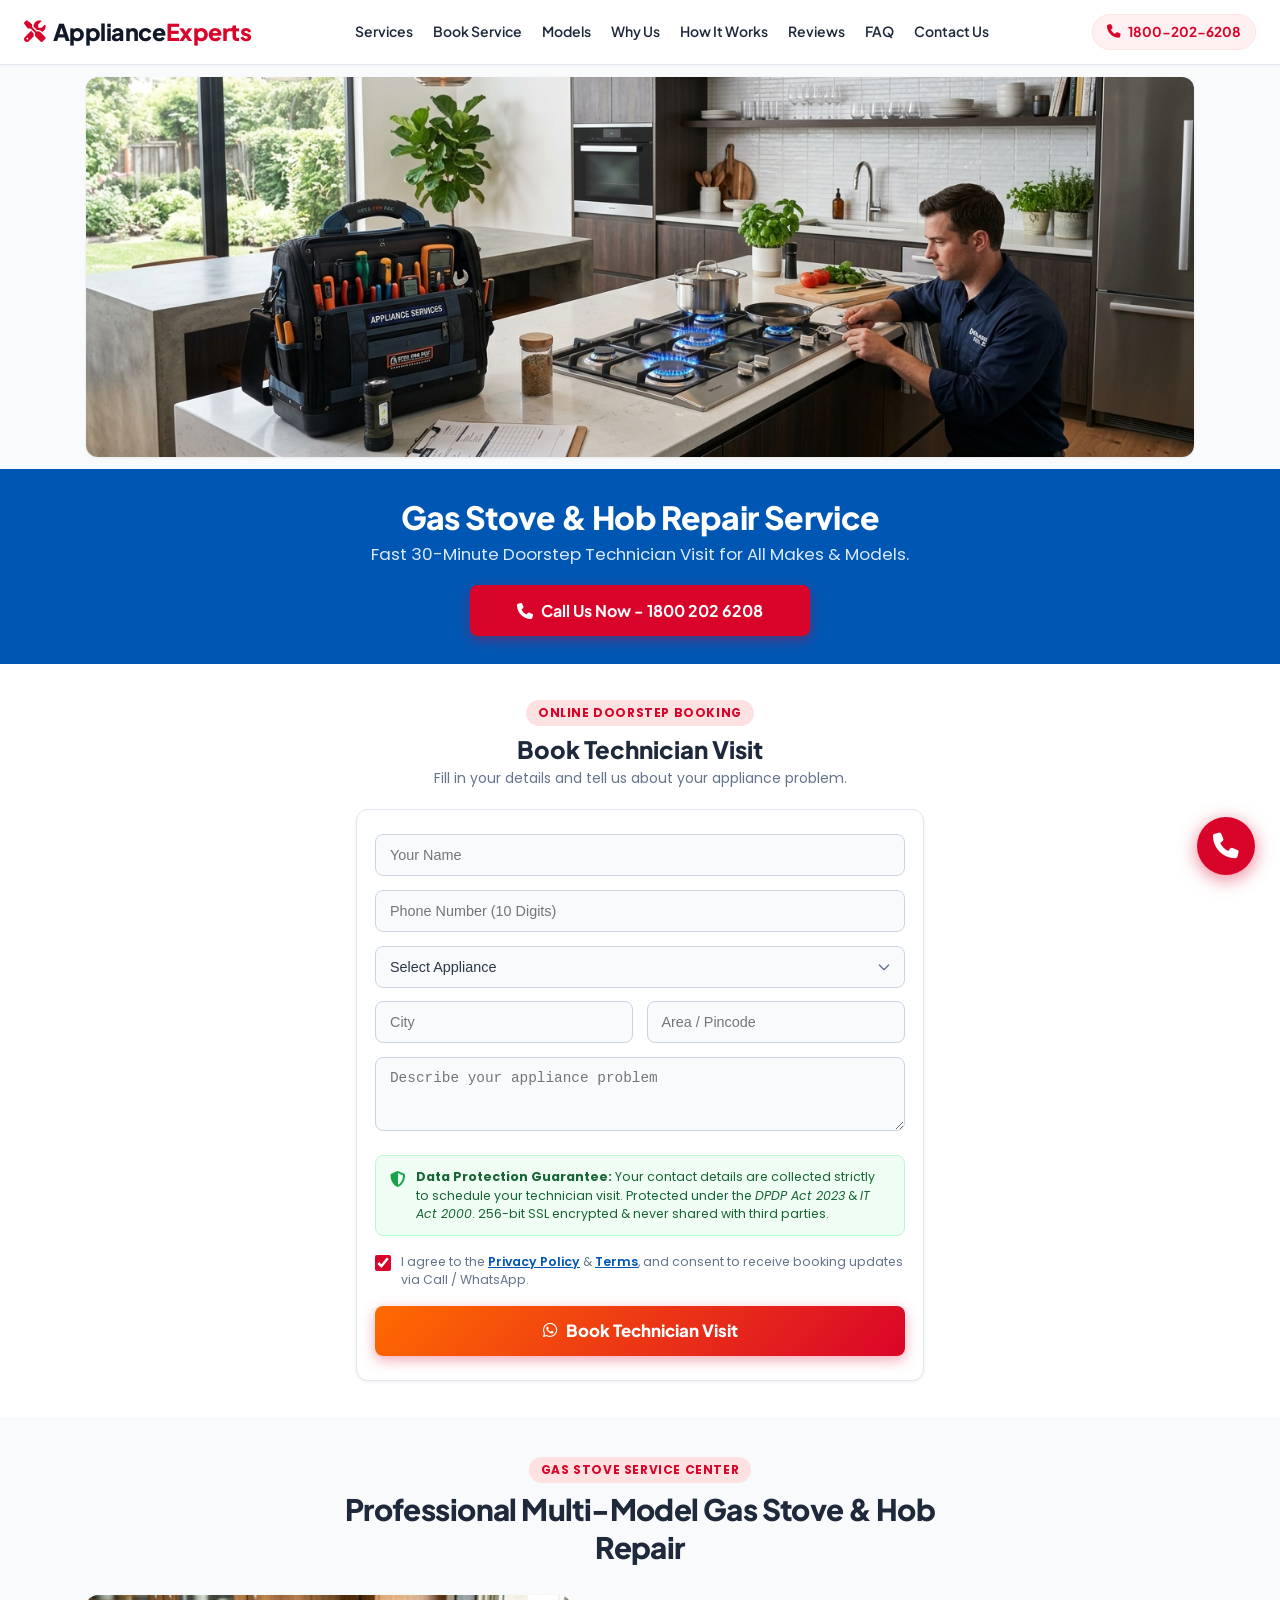
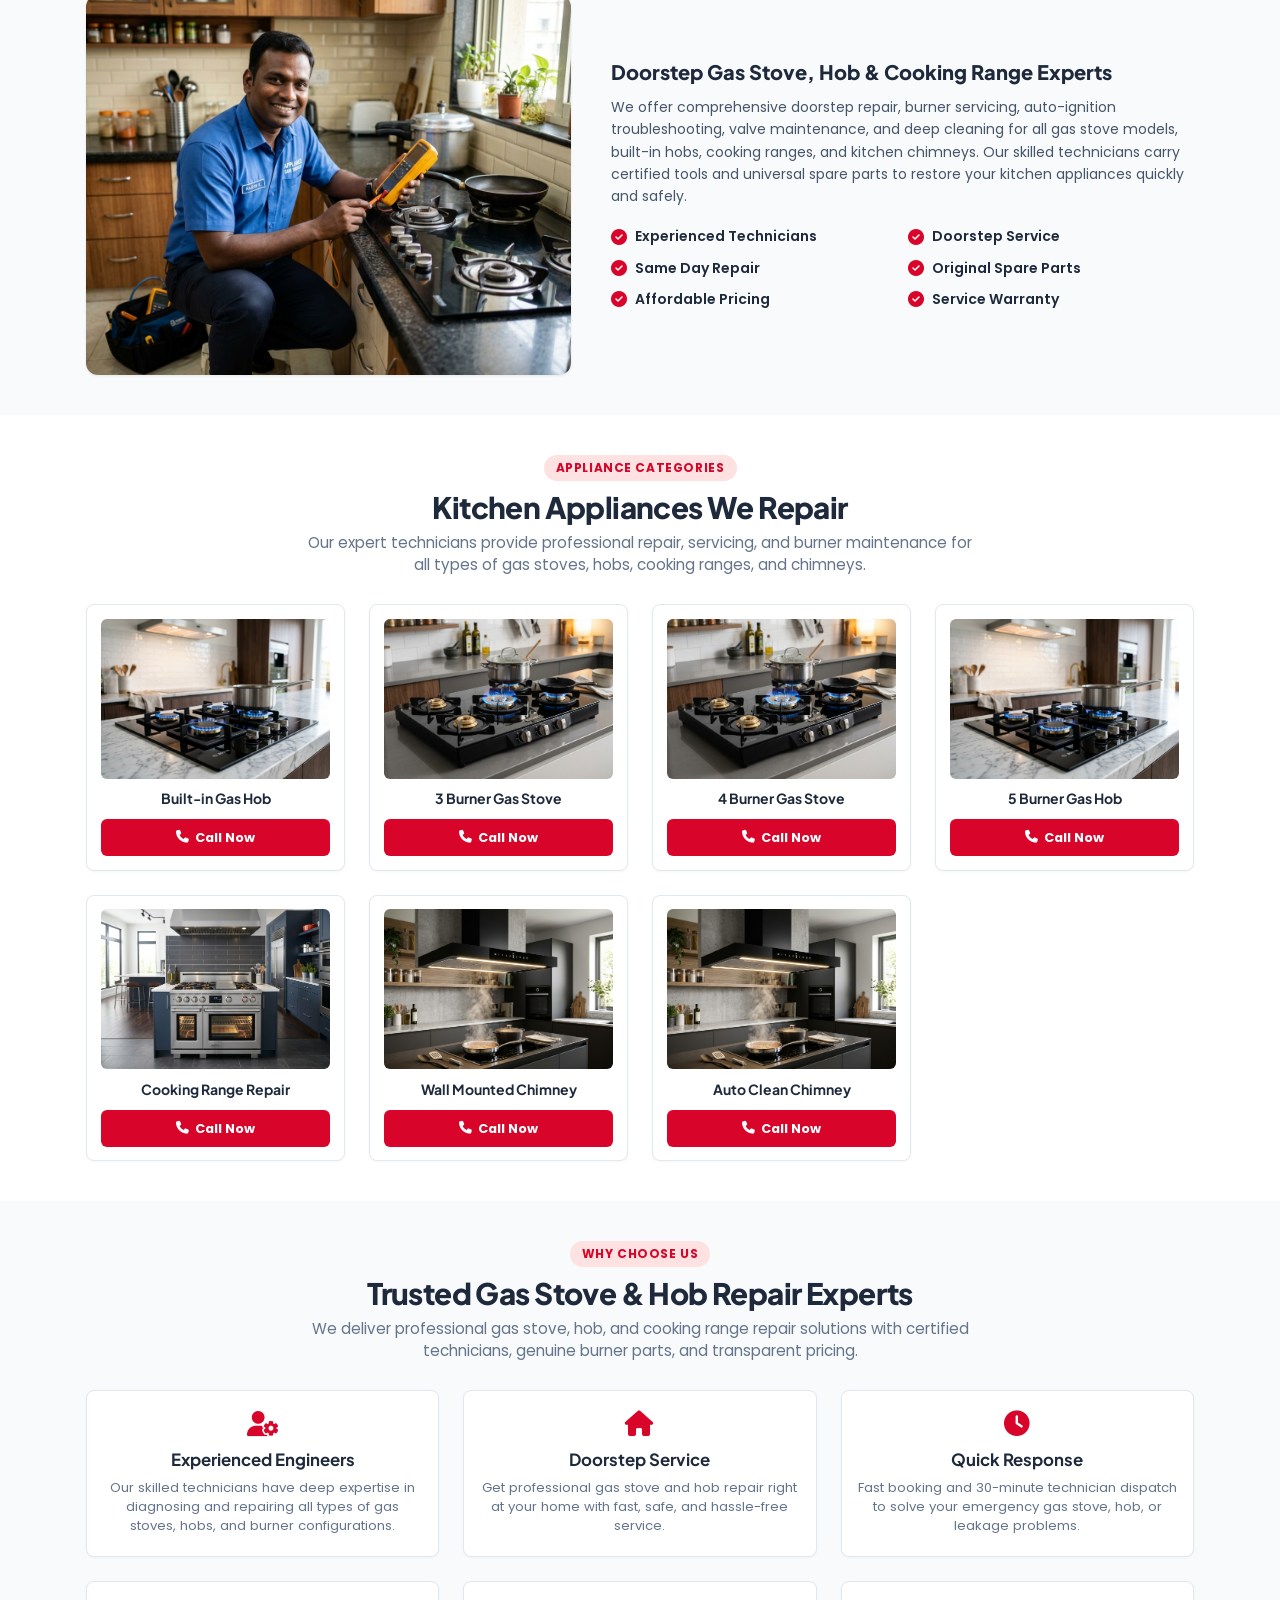
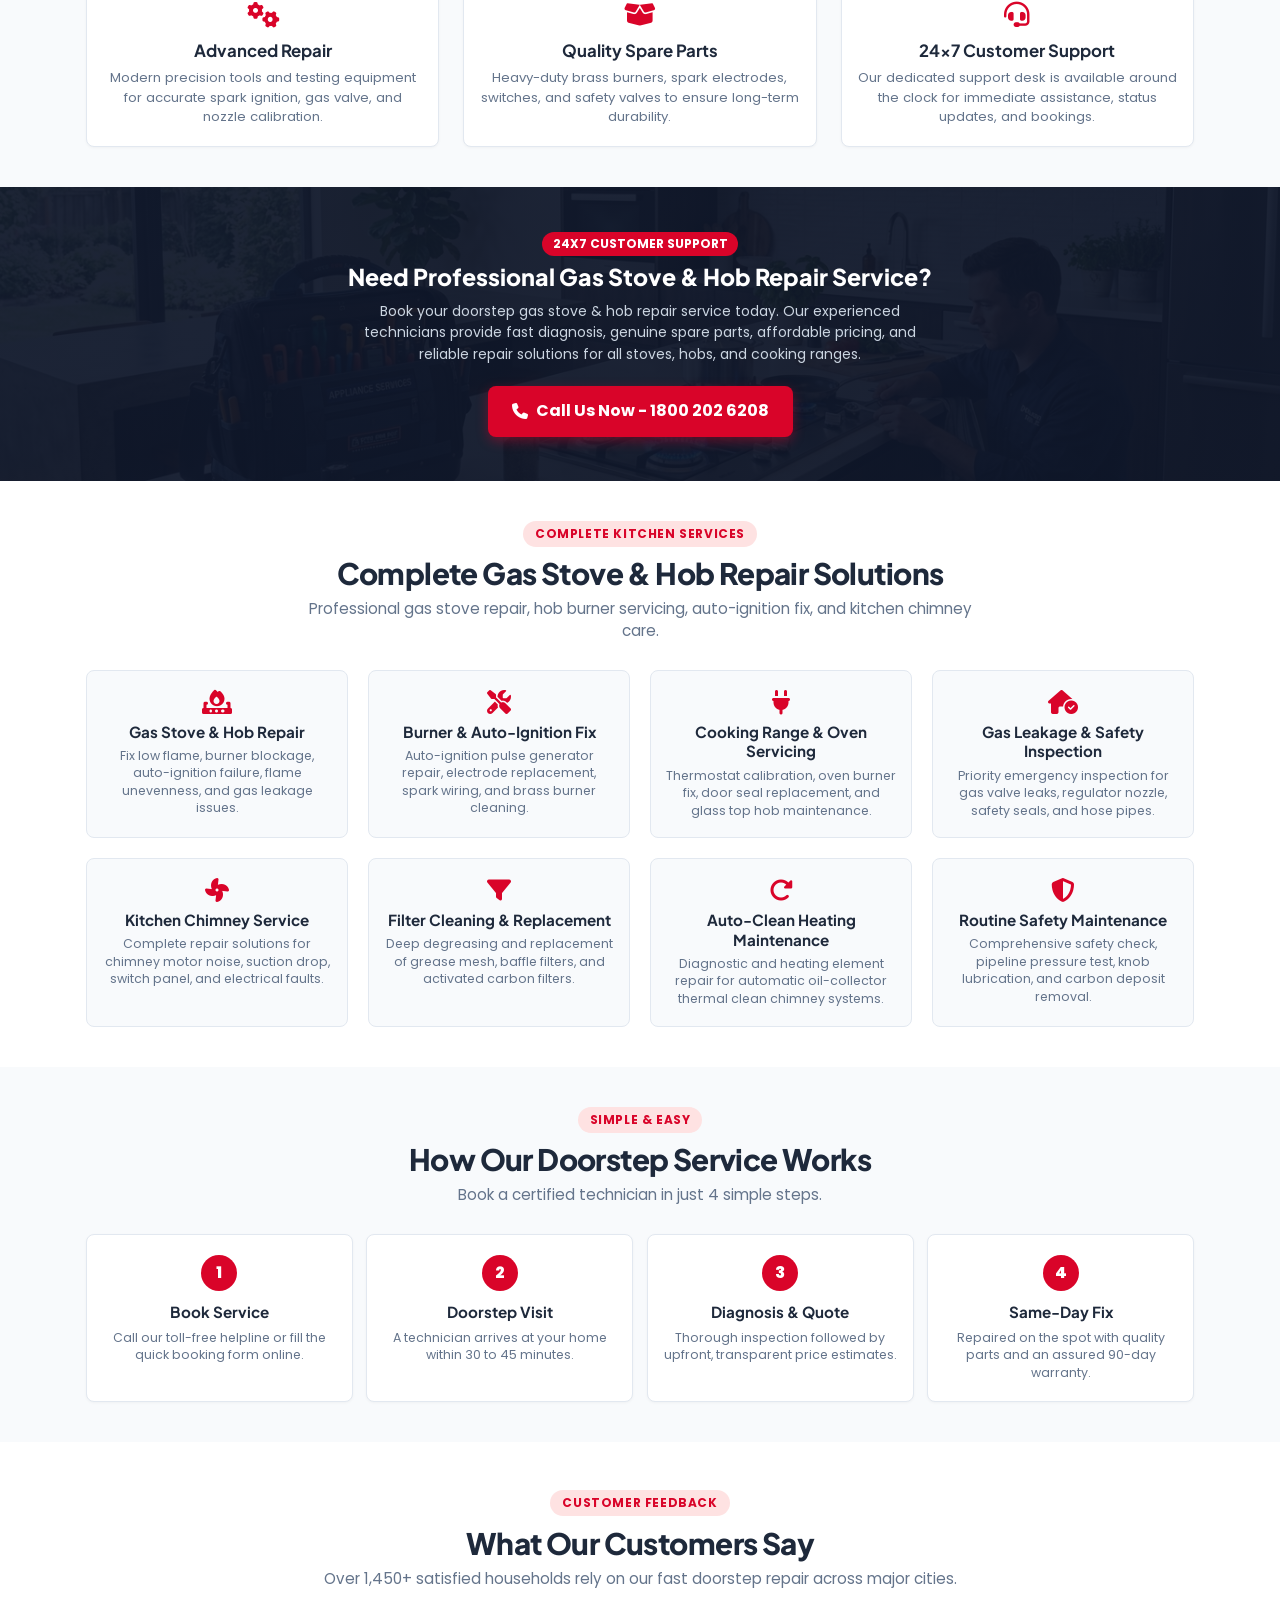
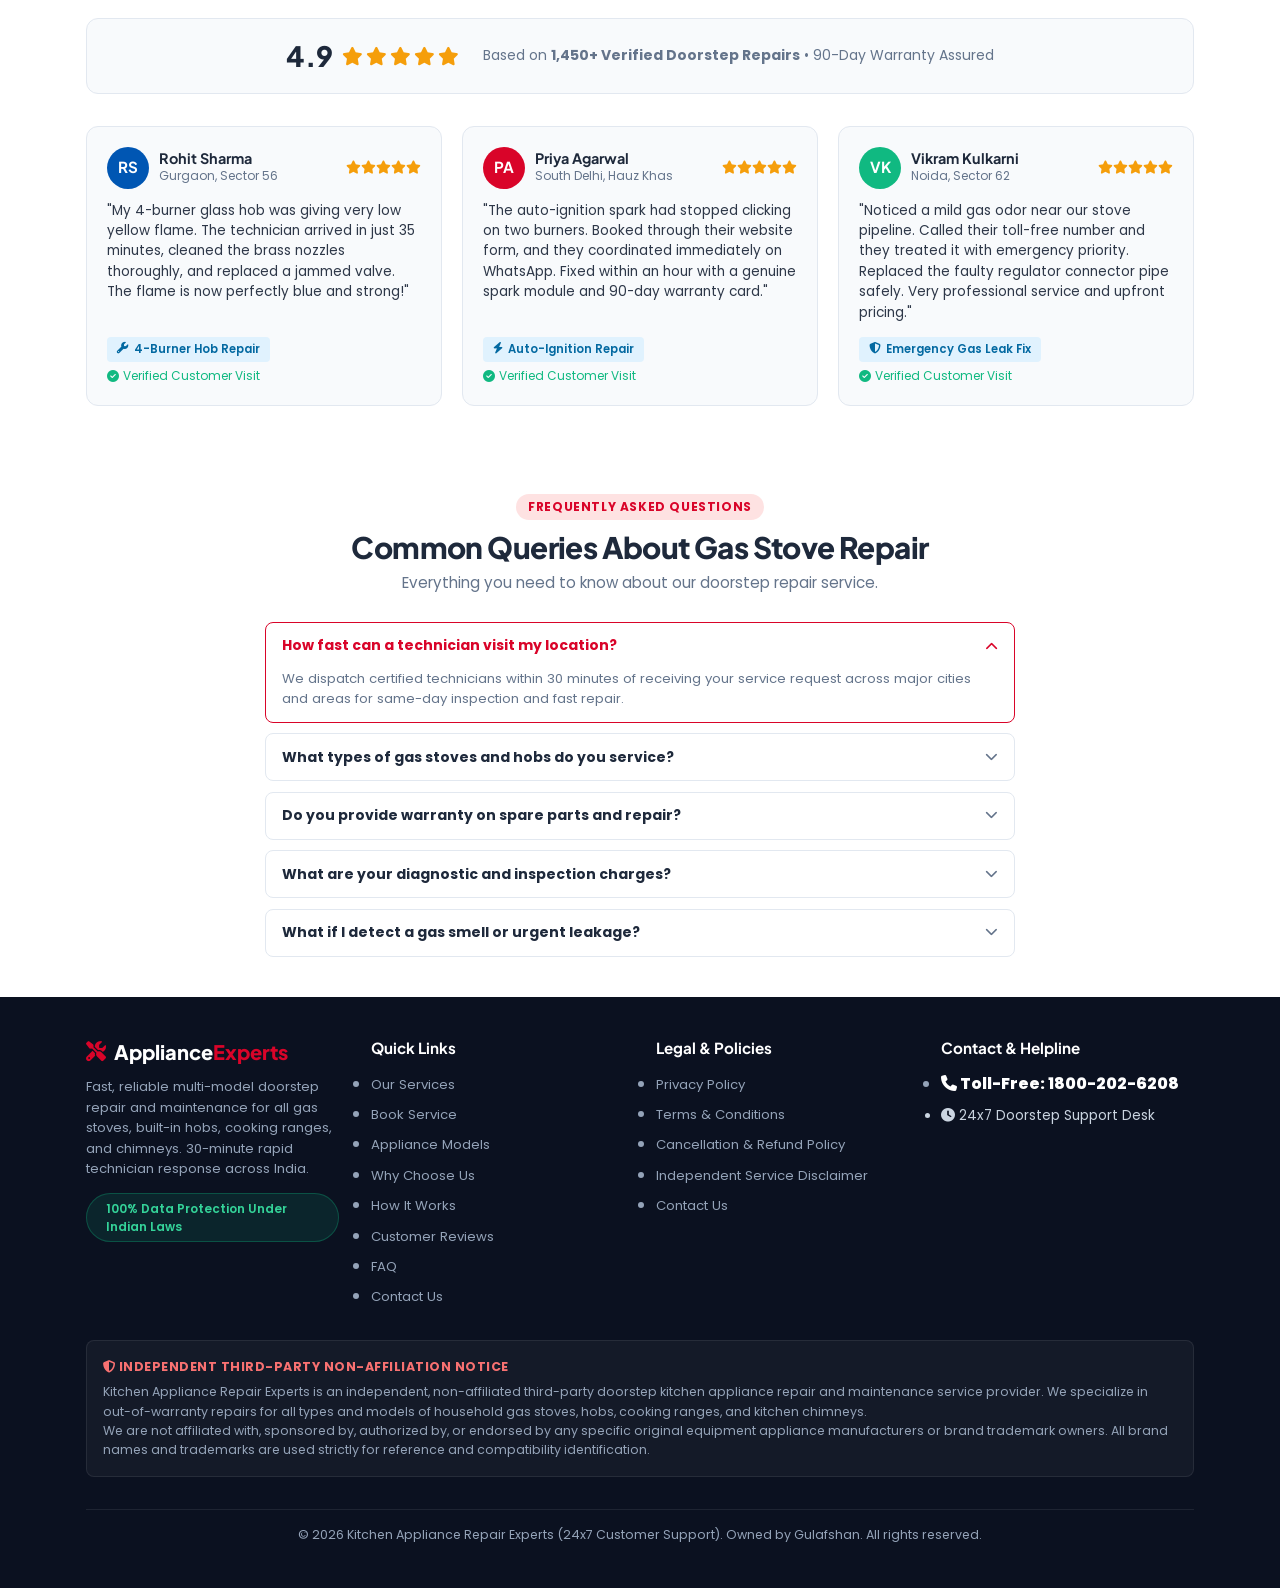
==== commit 620d037c: "Remove WhatsApp, phone number, and email from footer, keeping toll-free number" ====
--- a/index.html
+++ b/index.html
@@ -688,8 +688,6 @@
         <h4 class="footer-title">Contact & Helpline</h4>
         <ul class="footer-links">
           <li><a href="tel:18002026208" class="footer-phone-highlight"><i class="fa-solid fa-phone"></i> Toll-Free: 1800-202-6208</a></li>
-          <li style="color: #cbd5e1; font-size: 0.85rem; margin-top: 0.25rem;"><i class="fa-brands fa-whatsapp"></i> WhatsApp: +91 95993 39483</li>
-          <li style="color: #cbd5e1; font-size: 0.85rem; margin-top: 0.25rem;"><i class="fa-solid fa-envelope"></i> gulafsha975615@gmail.com</li>
           <li style="color: #cbd5e1; font-size: 0.85rem; margin-top: 0.25rem;"><i class="fa-solid fa-clock"></i> 24x7 Doorstep Support Desk</li>
         </ul>
       </div>
